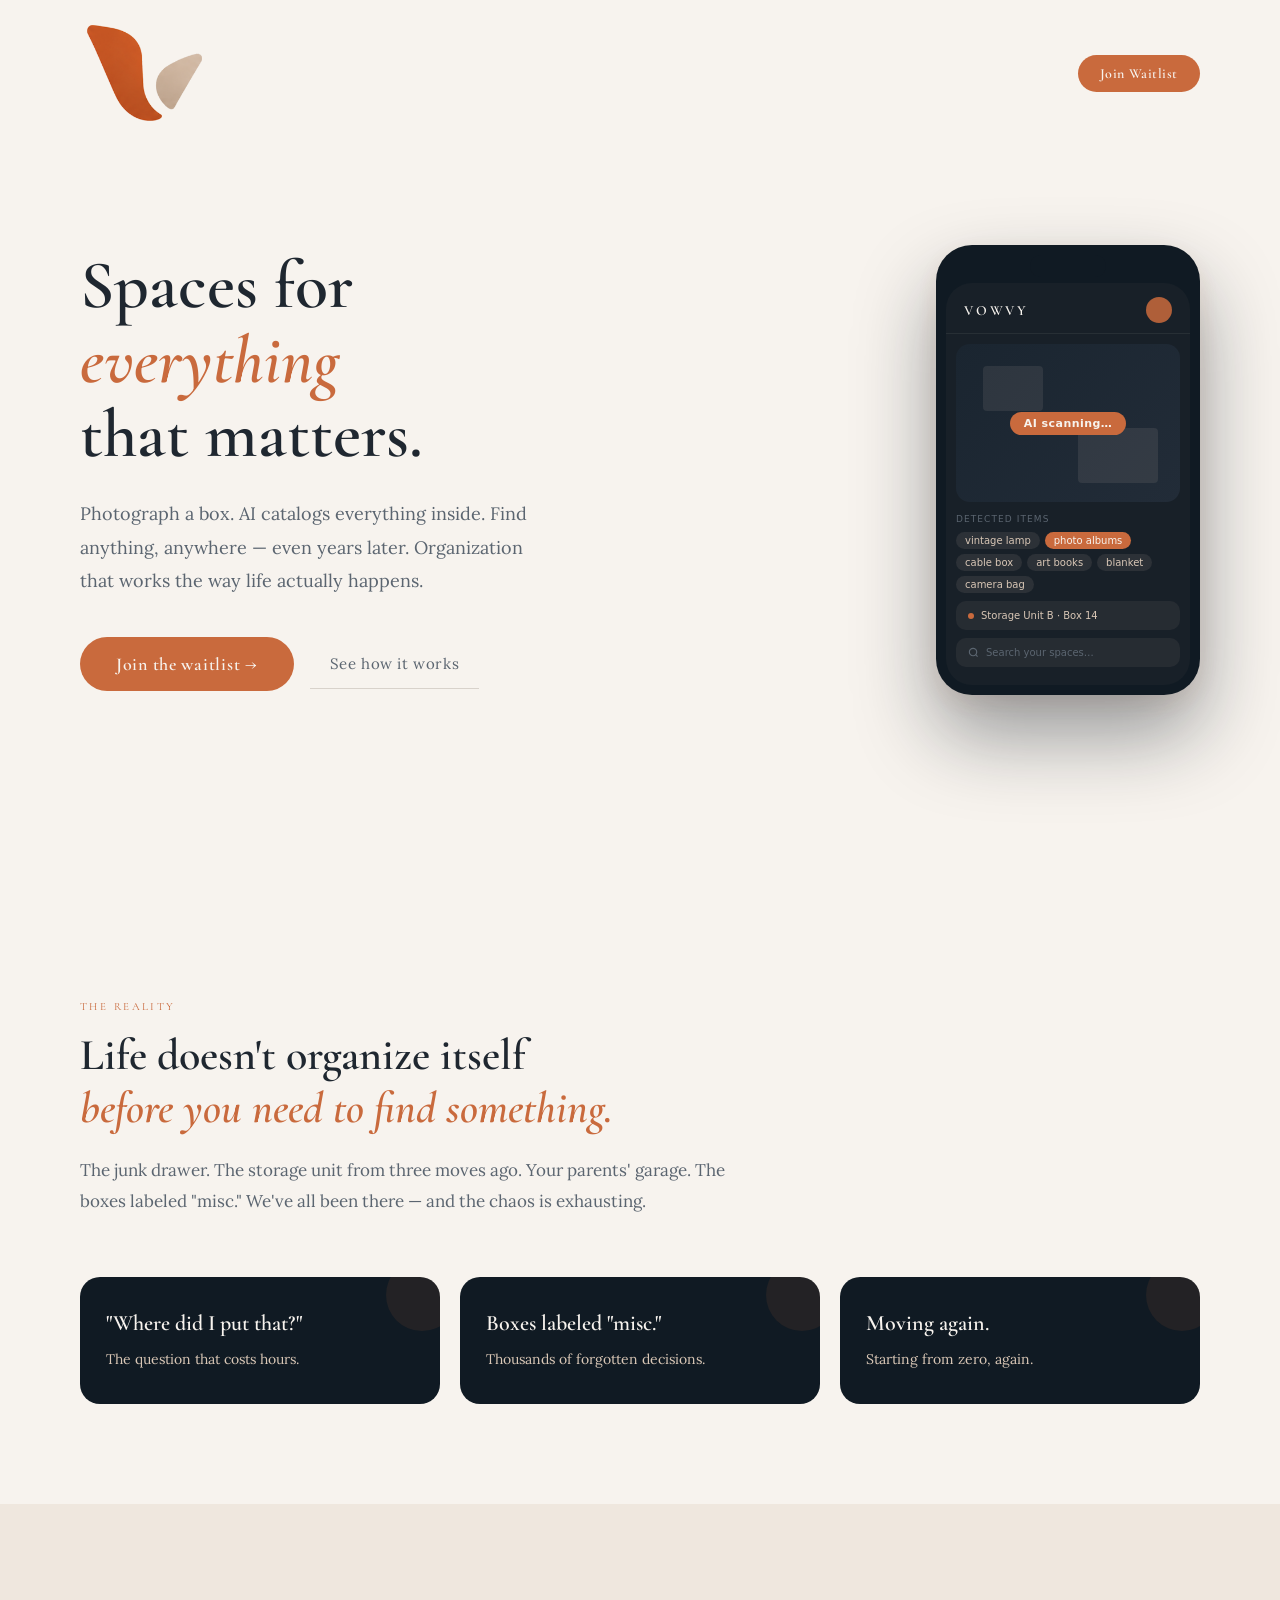
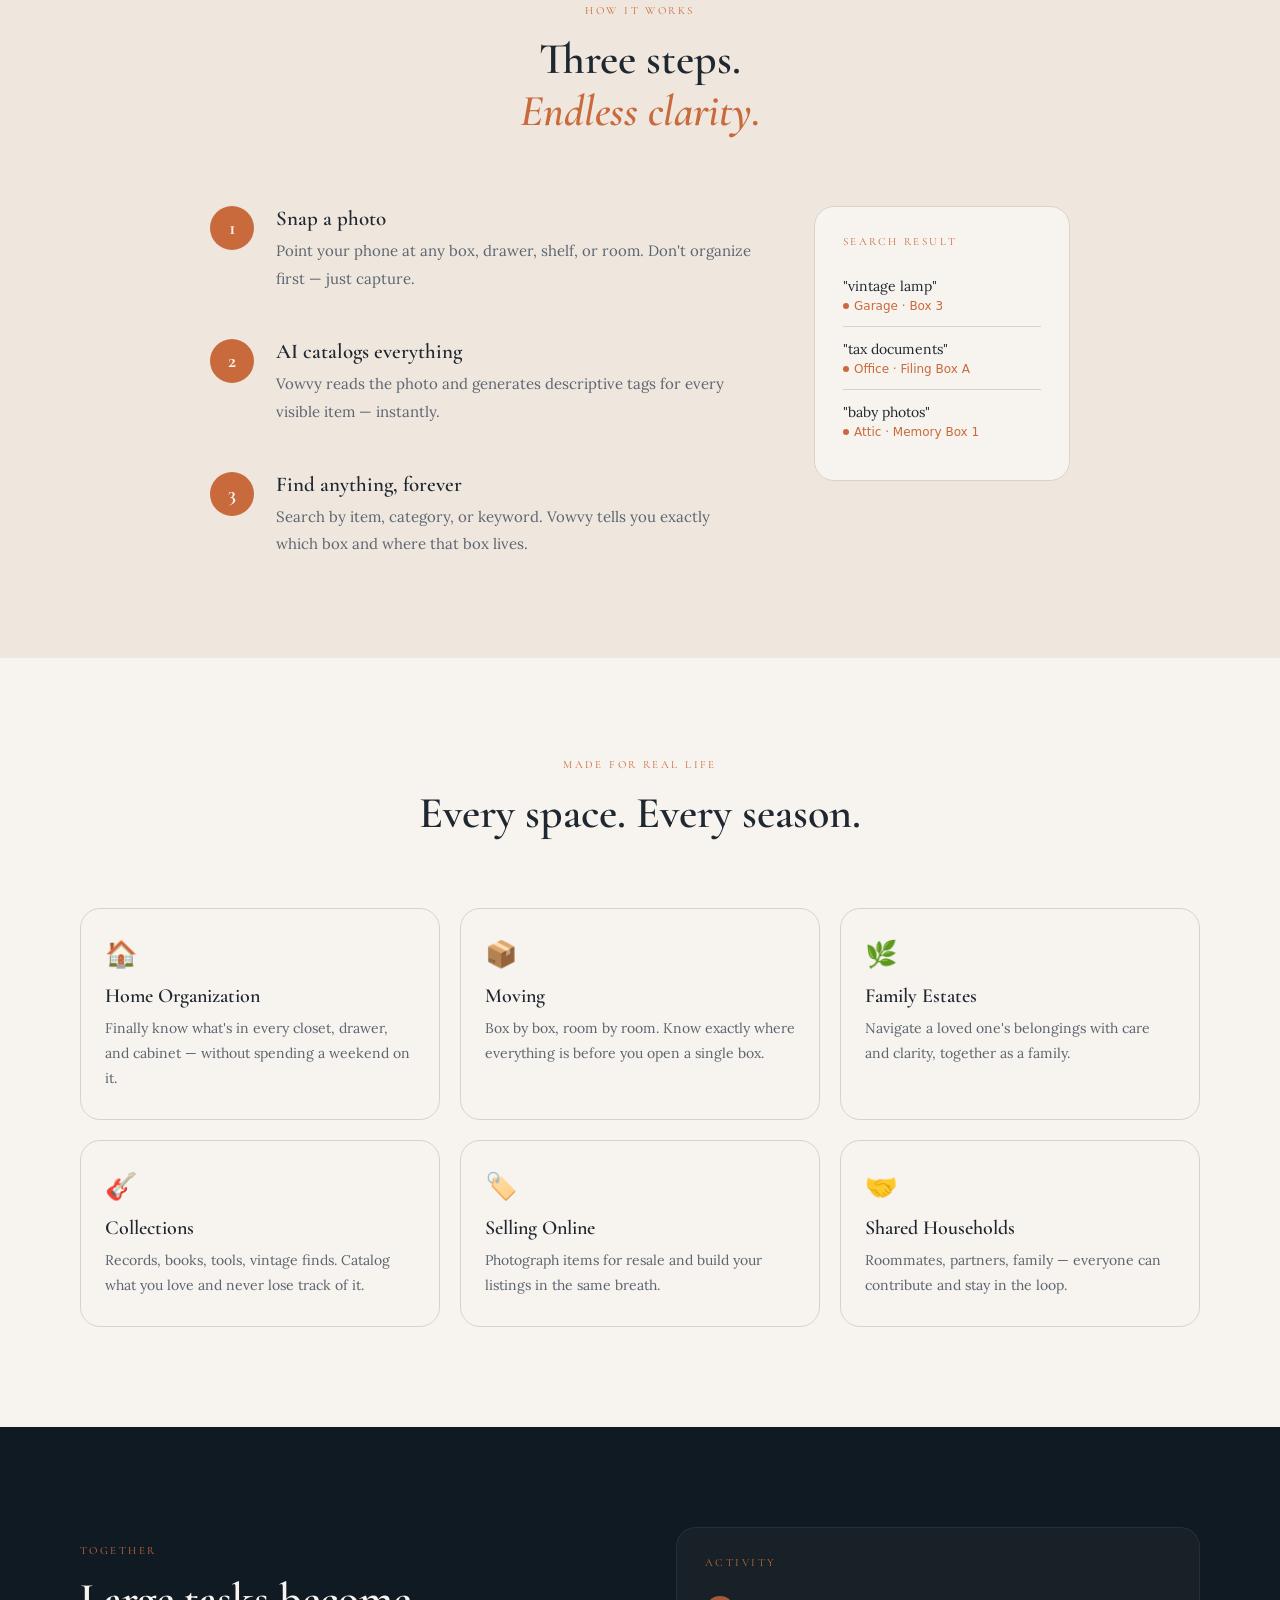
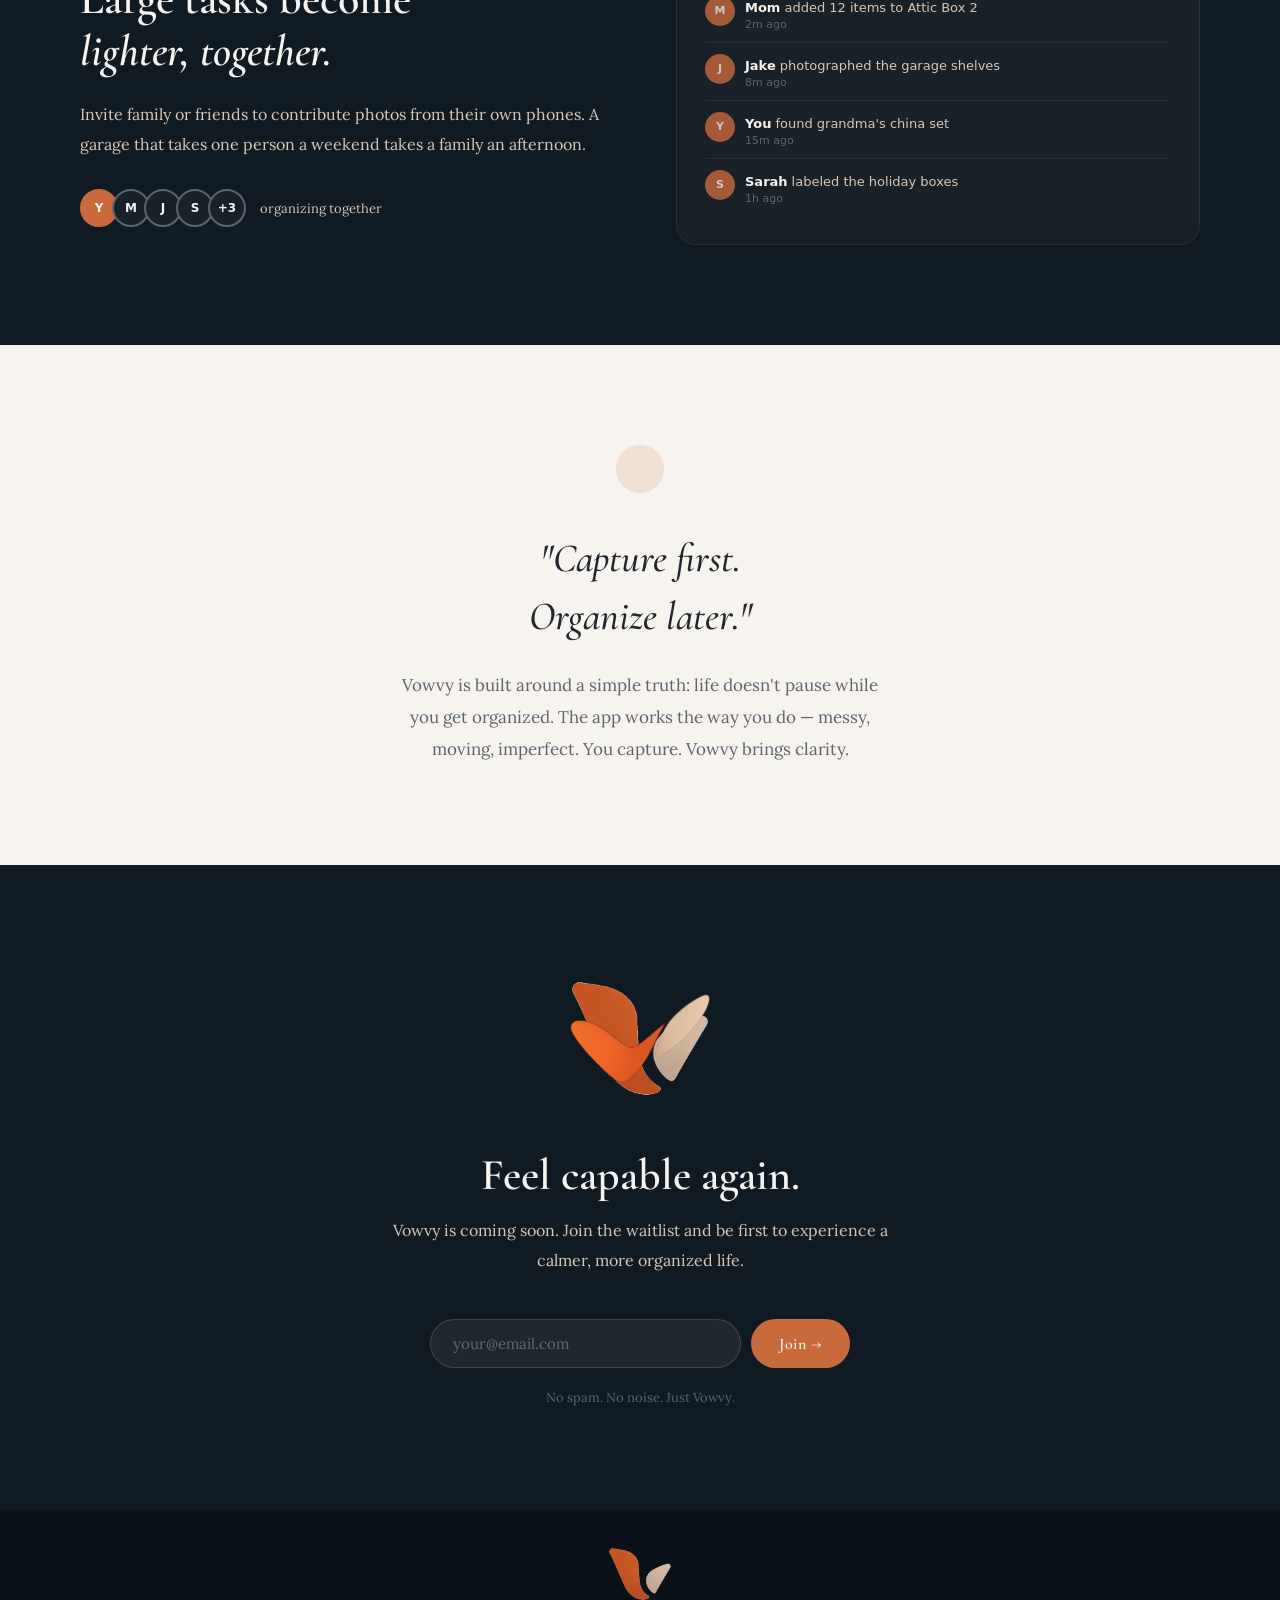
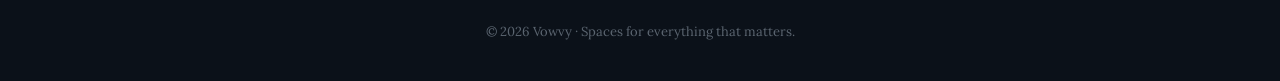
==== index.html @ f239abd0 "Footer uses mark-only PNG - genuinely transparent, no wordmark dark pixels" ====
<!DOCTYPE html>
<html lang="en">
<head>
  <meta charset="UTF-8" />
  <meta name="viewport" content="width=device-width, initial-scale=1.0" />

  <!-- ================================================
       SITE IDENTITY — update these when domain is set
       ================================================ -->
  <title>Vowvy — Spaces for Everything That Matters</title>
  <meta name="description" content="Photograph a box. AI catalogs everything inside. Find anything, anywhere — even years later." />
  <link rel="canonical" href="https://www.vowvy.com/" />

  <!-- Open Graph -->
  <meta property="og:title" content="Vowvy — Spaces for Everything That Matters" />
  <meta property="og:description" content="Organize life without overwhelm. Vowvy uses AI to catalog your spaces so you can find anything, anytime." />
  <meta property="og:image" content="https://www.vowvy.com/assets/images/og-image.png" />
  <meta property="og:url" content="https://www.vowvy.com/" />
  <meta property="og:type" content="website" />

  <!-- Twitter Card -->
  <meta name="twitter:card" content="summary_large_image" />
  <meta name="twitter:title" content="Vowvy — Spaces for Everything That Matters" />
  <meta name="twitter:description" content="Photograph a box. AI catalogs everything inside." />
  <meta name="twitter:image" content="https://www.vowvy.com/assets/images/og-image.png" />

  <!-- Favicon — replace files in assets/images/ when ready -->
  <link rel="icon" type="image/png" sizes="32x32" href="assets/images/favicon-32.png" />
  <link rel="icon" type="image/png" sizes="16x16" href="assets/images/favicon-16.png" />
  <link rel="apple-touch-icon" href="assets/images/apple-touch-icon.png" />

  <!-- Fonts -->
  <link rel="preconnect" href="https://fonts.googleapis.com" />
  <link rel="preconnect" href="https://fonts.gstatic.com" crossorigin />
  <link href="https://fonts.googleapis.com/css2?family=Cormorant+Garamond:ital,wght@0,400;0,500;0,600;0,700;1,400;1,500&family=Lora:ital,wght@0,400;0,500;1,400&display=swap" rel="stylesheet" />

  <link rel="stylesheet" href="css/style.css" />
</head>
<body>

  <!-- ===================== NAV ===================== -->
  <nav id="nav">
    <div class="nav-inner">
      <a href="/" class="nav-logo">
        <img src="assets/images/logo-mark.png" alt="Vowvy" class="logo-mark" />
      </a>
      <a href="#waitlist" class="btn btn-primary nav-cta">Join Waitlist</a>
    </div>
  </nav>

  <!-- ==================== HERO ==================== -->
  <section class="hero">
    <div class="hero-inner container">
      <div class="hero-text">
        <h1 class="hero-headline fade-up delay-1">
          Spaces for<br />
          <em>everything</em><br />
          that matters.
        </h1>
        <p class="hero-sub fade-up delay-2">
          Photograph a box. AI catalogs everything inside.
          Find anything, anywhere — even years later.
          Organization that works the way life actually happens.
        </p>
        <div class="hero-actions fade-up delay-3">
          <a href="#waitlist" class="btn btn-primary btn-lg">Join the waitlist →</a>
          <a href="#how" class="btn btn-ghost">See how it works</a>
        </div>
      </div>
      <div class="hero-visual fade-up delay-4" aria-hidden="true">
        <div class="phone-mockup">
          <div class="phone-notch"></div>
          <div class="phone-screen">
            <div class="phone-bar">
              <span class="phone-brand">VOWVY</span>
              <div class="phone-avatar"></div>
            </div>
            <div class="phone-photo">
              <div class="phone-scanning">AI scanning…</div>
            </div>
            <div class="phone-tags-section">
              <div class="phone-label">DETECTED ITEMS</div>
              <div class="phone-tags" id="phoneTags">
                <span class="tag active">vintage lamp</span>
                <span class="tag">photo albums</span>
                <span class="tag">cable box</span>
                <span class="tag">art books</span>
                <span class="tag">blanket</span>
                <span class="tag">camera bag</span>
              </div>
            </div>
            <div class="phone-location">
              <span class="dot"></span>
              Storage Unit B · Box 14
            </div>
            <div class="phone-search">
              <svg width="11" height="11" viewBox="0 0 24 24" fill="none" stroke="currentColor" stroke-width="2.5"><circle cx="11" cy="11" r="8"/><path d="m21 21-4.35-4.35"/></svg>
              Search your spaces…
            </div>
          </div>
        </div>
      </div>
    </div>
  </section>

  <!-- ================= THE PROBLEM ================ -->
  <section class="section" id="problem">
    <div class="container">
      <div class="section-intro reveal">
        <div class="eyebrow">THE REALITY</div>
        <h2>Life doesn't organize itself<br /><em>before you need to find something.</em></h2>
        <p class="section-sub">
          The junk drawer. The storage unit from three moves ago. Your parents' garage.
          The boxes labeled "misc." We've all been there — and the chaos is exhausting.
        </p>
      </div>
      <div class="grid-3 problem-cards">
        <div class="dark-card reveal delay-1">
          <div class="card-glow"></div>
          <h3>"Where did I put that?"</h3>
          <p>The question that costs hours.</p>
        </div>
        <div class="dark-card reveal delay-2">
          <div class="card-glow"></div>
          <h3>Boxes labeled "misc."</h3>
          <p>Thousands of forgotten decisions.</p>
        </div>
        <div class="dark-card reveal delay-3">
          <div class="card-glow"></div>
          <h3>Moving again.</h3>
          <p>Starting from zero, again.</p>
        </div>
      </div>
    </div>
  </section>

  <!-- ================ HOW IT WORKS ================ -->
  <section class="section section-beige" id="how">
    <div class="container">
      <div class="section-header reveal">
        <div class="eyebrow">HOW IT WORKS</div>
        <h2>Three steps.<br /><em>Endless clarity.</em></h2>
      </div>
      <div class="how-layout">
        <div class="steps">
          <div class="step reveal delay-1">
            <div class="step-num">1</div>
            <div class="step-body">
              <h3>Snap a photo</h3>
              <p>Point your phone at any box, drawer, shelf, or room. Don't organize first — just capture.</p>
            </div>
          </div>
          <div class="step reveal delay-2">
            <div class="step-num">2</div>
            <div class="step-body">
              <h3>AI catalogs everything</h3>
              <p>Vowvy reads the photo and generates descriptive tags for every visible item — instantly.</p>
            </div>
          </div>
          <div class="step reveal delay-3">
            <div class="step-num">3</div>
            <div class="step-body">
              <h3>Find anything, forever</h3>
              <p>Search by item, category, or keyword. Vowvy tells you exactly which box and where that box lives.</p>
            </div>
          </div>
        </div>
        <div class="search-preview reveal delay-2">
          <div class="eyebrow">SEARCH RESULT</div>
          <div class="search-result">
            <div class="result-query">"vintage lamp"</div>
            <div class="result-loc"><span class="dot"></span> Garage · Box 3</div>
          </div>
          <div class="search-result">
            <div class="result-query">"tax documents"</div>
            <div class="result-loc"><span class="dot"></span> Office · Filing Box A</div>
          </div>
          <div class="search-result last">
            <div class="result-query">"baby photos"</div>
            <div class="result-loc"><span class="dot"></span> Attic · Memory Box 1</div>
          </div>
        </div>
      </div>
    </div>
  </section>

  <!-- ================= USE CASES ================= -->
  <section class="section" id="uses">
    <div class="container">
      <div class="section-header reveal">
        <div class="eyebrow">MADE FOR REAL LIFE</div>
        <h2>Every space. Every season.</h2>
      </div>
      <div class="grid-3 use-cards">
        <div class="use-card reveal delay-1">
          <div class="use-icon">🏠</div>
          <h3>Home Organization</h3>
          <p>Finally know what's in every closet, drawer, and cabinet — without spending a weekend on it.</p>
        </div>
        <div class="use-card reveal delay-2">
          <div class="use-icon">📦</div>
          <h3>Moving</h3>
          <p>Box by box, room by room. Know exactly where everything is before you open a single box.</p>
        </div>
        <div class="use-card reveal delay-3">
          <div class="use-icon">🌿</div>
          <h3>Family Estates</h3>
          <p>Navigate a loved one's belongings with care and clarity, together as a family.</p>
        </div>
        <div class="use-card reveal delay-1">
          <div class="use-icon">🎸</div>
          <h3>Collections</h3>
          <p>Records, books, tools, vintage finds. Catalog what you love and never lose track of it.</p>
        </div>
        <div class="use-card reveal delay-2">
          <div class="use-icon">🏷️</div>
          <h3>Selling Online</h3>
          <p>Photograph items for resale and build your listings in the same breath.</p>
        </div>
        <div class="use-card reveal delay-3">
          <div class="use-icon">🤝</div>
          <h3>Shared Households</h3>
          <p>Roommates, partners, family — everyone can contribute and stay in the loop.</p>
        </div>
      </div>
    </div>
  </section>

  <!-- ================ COLLABORATION ============== -->
  <section class="section section-dark" id="together">
    <div class="container">
      <div class="collab-layout grid-2">
        <div class="collab-text reveal">
          <div class="eyebrow eyebrow-light">TOGETHER</div>
          <h2 class="light">Large tasks become<br /><em class="terra">lighter, together.</em></h2>
          <p class="light-muted">
            Invite family or friends to contribute photos from their own phones.
            A garage that takes one person a weekend takes a family an afternoon.
          </p>
          <div class="avatars">
            <div class="avatar active">Y</div>
            <div class="avatar">M</div>
            <div class="avatar">J</div>
            <div class="avatar">S</div>
            <div class="avatar">+3</div>
            <span class="avatar-label">organizing together</span>
          </div>
        </div>
        <div class="activity-feed reveal delay-2">
          <div class="eyebrow">ACTIVITY</div>
          <div class="activity-item">
            <div class="activity-avatar">M</div>
            <div class="activity-body">
              <span class="activity-name">Mom</span>
              <span class="activity-action"> added 12 items to Attic Box 2</span>
              <div class="activity-time">2m ago</div>
            </div>
          </div>
          <div class="activity-item">
            <div class="activity-avatar">J</div>
            <div class="activity-body">
              <span class="activity-name">Jake</span>
              <span class="activity-action"> photographed the garage shelves</span>
              <div class="activity-time">8m ago</div>
            </div>
          </div>
          <div class="activity-item">
            <div class="activity-avatar">Y</div>
            <div class="activity-body">
              <span class="activity-name">You</span>
              <span class="activity-action"> found grandma's china set</span>
              <div class="activity-time">15m ago</div>
            </div>
          </div>
          <div class="activity-item last">
            <div class="activity-avatar">S</div>
            <div class="activity-body">
              <span class="activity-name">Sarah</span>
              <span class="activity-action"> labeled the holiday boxes</span>
              <div class="activity-time">1h ago</div>
            </div>
          </div>
        </div>
      </div>
    </div>
  </section>

  <!-- ================ PHILOSOPHY ================ -->
  <section class="section philosophy">
    <div class="container">
      <div class="philosophy-inner reveal">
        <div class="philosophy-mark" aria-hidden="true"></div>
        <blockquote>"Capture first.<br />Organize later."</blockquote>
        <p>
          Vowvy is built around a simple truth: life doesn't pause while you get organized.
          The app works the way you do — messy, moving, imperfect.
          You capture. Vowvy brings clarity.
        </p>
      </div>
    </div>
  </section>

  <!-- ================= WAITLIST ================= -->
  <section class="section section-dark" id="waitlist">
    <div class="container">
      <div class="waitlist-inner reveal">
        <div class="logo-morph-wrap">
          <img src="assets/images/logo-mark-only.png" alt="Vowvy" class="logo-morph-v" />
          <img src="assets/images/logo-check.png" alt="Vowvy complete" class="logo-morph-check" />
        </div>
        <h2 class="light">Feel capable again.</h2>
        <p class="waitlist-sub">
          Vowvy is coming soon. Join the waitlist and be first to
          experience a calmer, more organized life.
        </p>
        <form class="waitlist-form" id="waitlistForm" novalidate>
          <input
            type="email"
            id="emailInput"
            placeholder="your@email.com"
            autocomplete="email"
            required
          />
          <button type="submit" class="btn btn-primary">Join →</button>
        </form>
        <div class="waitlist-success" id="waitlistSuccess" hidden>
          ✓ You're on the list. We'll be in touch.
        </div>
        <p class="waitlist-note">No spam. No noise. Just Vowvy.</p>
      </div>
    </div>
  </section>

  <!-- =================== FOOTER ================= -->
  <footer>
    <div class="footer-inner container">
      <div class="footer-logo-wrap">
        <img src="assets/images/logo-mark-only.png" alt="Vowvy" class="footer-mark" />
      </div>
      <p>© 2026 Vowvy · Spaces for everything that matters.</p>
    </div>
  </footer>

  <script src="js/main.js"></script>
</body>
</html>
---- css/style.css ----
/* ============================================
   VOWVY — BRAND STYLESHEET
   vowvy.com
   ============================================ */

/* ---- BRAND TOKENS ---- */
:root {
  --terra:        #C96A3D;
  --terra-dark:   #A8542E;
  --terra-light:  #D97B4F;
  --sand:         #D9C7B6;
  --ivory:        #F7F3EE;
  --beige:        #EFE7DE;
  --charcoal:     #1F2730;
  --muted:        #5B6570;
  --dark-bg:      #101A23;
  --dark-surface: #182028;
  --success:      #D06F3E;
  --border:       #D8D2CB;
  --white:        #F7F3EE;

  --font-serif:   'Cormorant Garamond', Georgia, serif;
  --font-body:    'Lora', Georgia, serif;
  --font-ui:      system-ui, -apple-system, sans-serif;

  --max-width:    1200px;
  --radius-sm:    12px;
  --radius-md:    20px;
  --radius-lg:    28px;
  --radius-pill:  100px;
}

/* ---- RESET ---- */
*, *::before, *::after { box-sizing: border-box; margin: 0; padding: 0; }
html { scroll-behavior: smooth; font-size: 16px; }
body { background: var(--ivory); color: var(--charcoal); font-family: var(--font-body); -webkit-font-smoothing: antialiased; }
img { max-width: 100%; display: block; }
a { color: inherit; text-decoration: none; }
::selection { background: rgba(201,106,61,0.18); }

/* ---- LAYOUT ---- */
.container {
  max-width: var(--max-width);
  margin: 0 auto;
  padding: 0 40px;
}
.section { padding: 100px 0; }
.section-beige { background: var(--beige); }
.section-dark  { background: var(--dark-bg); }

.grid-2 { display: grid; grid-template-columns: 1fr 1fr; gap: 72px; align-items: center; }
.grid-3 { display: grid; grid-template-columns: repeat(3, 1fr); gap: 20px; }

/* ---- TYPOGRAPHY ---- */
h1, h2, h3 { font-family: var(--font-serif); font-weight: 600; line-height: 1.2; }
h1 { font-size: clamp(40px, 6vw, 68px); color: var(--charcoal); line-height: 1.1; }
h2 { font-size: clamp(26px, 4vw, 44px); color: var(--charcoal); }
h3 { font-size: 20px; color: var(--charcoal); margin-bottom: 8px; }
p  { font-family: var(--font-body); font-size: 16px; line-height: 1.85; color: var(--muted); }

em { font-style: italic; color: var(--terra); }
h2.light, h2.light em { color: var(--ivory); }
em.terra { color: var(--terra); font-style: italic; }
p.light-muted { color: var(--sand); }

.eyebrow {
  font-family: var(--font-serif);
  font-size: 11px;
  letter-spacing: 0.22em;
  color: var(--terra);
  text-transform: uppercase;
  margin-bottom: 16px;
}
.eyebrow-light { color: var(--terra); }

/* ---- BUTTONS ---- */
.btn {
  display: inline-flex;
  align-items: center;
  justify-content: center;
  font-family: var(--font-serif);
  font-weight: 600;
  font-size: 16px;
  letter-spacing: 0.04em;
  border-radius: var(--radius-pill);
  cursor: pointer;
  border: none;
  transition: background 0.2s ease, box-shadow 0.2s ease, transform 0.15s ease;
  text-decoration: none;
  white-space: nowrap;
}
.btn:active { transform: scale(0.98); }

.btn-primary {
  background: var(--terra);
  color: var(--ivory);
  padding: 12px 28px;
}
.btn-primary:hover {
  background: var(--terra-dark);
  box-shadow: 0 8px 24px rgba(201,106,61,0.3);
}

.btn-lg { padding: 16px 36px; font-size: 18px; }

.btn-ghost {
  color: var(--muted);
  padding: 15px 20px;
  border-bottom: 1px solid var(--border);
  border-radius: 0;
  background: transparent;
  font-family: var(--font-body);
  font-size: 15px;
  font-weight: 400;
}
.btn-ghost:hover { color: var(--charcoal); }

/* ---- ANIMATIONS ---- */
@keyframes fadeUp {
  from { opacity: 0; transform: translateY(28px); }
  to   { opacity: 1; transform: translateY(0); }
}

/* Logo morph: V → checkmark */
@keyframes logoV {
  0%, 40%   { opacity: 1; transform: scale(1); }
  50%, 90%  { opacity: 0; transform: scale(0.88) rotate(-6deg); }
  100%      { opacity: 1; transform: scale(1); }
}
@keyframes logoCheck {
  0%, 40%   { opacity: 0; transform: scale(0.88) rotate(6deg); }
  50%, 90%  { opacity: 1; transform: scale(1); }
  100%      { opacity: 0; transform: scale(0.88) rotate(6deg); }
}
.logo-morph-wrap {
  position: relative;
  display: inline-block;
  width: 146px;
  height: 146px;
  margin: 0 auto 34px; /* 56 / φ ≈ 34px */
}
.logo-morph-wrap img {
  position: absolute;
  top: 0; left: 0;
  width: 100%; height: 100%;
  object-fit: contain;
}
.logo-morph-v     { animation: logoV     5s ease-in-out infinite; }
.logo-morph-check { animation: logoCheck 5s ease-in-out infinite; }

.fade-up { opacity: 0; }
.fade-up.delay-1 { animation: fadeUp 0.9s ease 0.2s forwards; }
.fade-up.delay-2 { animation: fadeUp 0.9s ease 0.42s forwards; }
.fade-up.delay-3 { animation: fadeUp 0.9s ease 0.62s forwards; }
.fade-up.delay-4 { animation: fadeUp 0.9s ease 0.82s forwards; }

.reveal {
  opacity: 0;
  transform: translateY(24px);
  transition: opacity 0.75s ease, transform 0.75s ease;
}
.reveal.visible { opacity: 1; transform: translateY(0); }
.reveal.delay-1 { transition-delay: 0.1s; }
.reveal.delay-2 { transition-delay: 0.2s; }
.reveal.delay-3 { transition-delay: 0.32s; }

/* ---- NAV ---- */
#nav {
  position: fixed;
  top: 0; left: 0; right: 0;
  z-index: 100;
  transition: background 0.4s ease, border-color 0.4s ease, backdrop-filter 0.4s ease;
  border-bottom: 1px solid transparent;
}
#nav.scrolled {
  background: rgba(247,243,238,0.94);
  backdrop-filter: blur(14px);
  -webkit-backdrop-filter: blur(14px);
  border-color: var(--border);
}
.nav-inner {
  max-width: var(--max-width);
  margin: 0 auto;
  padding: 18px 40px;
  display: flex;
  align-items: center;
  justify-content: space-between;
}
.nav-logo {
  display: flex;
  flex-direction: row;
  align-items: center;
  gap: 14px;
  text-decoration: none;
}
.logo-mark { height: 110px; width: auto; display: block; }
.logo-text { display: flex; flex-direction: column; gap: 4px; }
.logo-wordmark {
  font-family: var(--font-serif);
  font-size: 22px;
  font-weight: 600;
  letter-spacing: 0.22em;
  color: var(--charcoal);
  line-height: 1;
}
.logo-tagline {
  font-family: var(--font-serif);
  font-size: 8px;
  letter-spacing: 0.18em;
  color: var(--terra);
  line-height: 1;
}
.nav-cta { padding: 10px 22px; font-size: 14px; }

/* ---- HERO ---- */
.hero {
  min-height: 100vh;
  display: flex;
  align-items: center;
  padding: 120px 0 80px;
}
.hero-inner {
  display: flex;
  align-items: center;
  gap: 80px;
  width: 100%;
}
.hero-text { flex: 1; }
.hero-headline { margin-bottom: 24px; }
.hero-sub { font-size: clamp(15px, 1.8vw, 18px); max-width: 450px; margin-bottom: 40px; }
.hero-actions { display: flex; gap: 16px; flex-wrap: wrap; align-items: center; }

/* ---- PHONE MOCKUP ---- */
.hero-visual { flex-shrink: 0; }
.phone-mockup {
  width: 264px;
  background: var(--dark-bg);
  border-radius: 36px;
  padding: 10px;
  box-shadow: 0 40px 80px rgba(16,26,35,0.42), 0 8px 24px rgba(201,106,61,0.1);
}
.phone-notch {
  width: 76px; height: 22px;
  background: var(--dark-bg);
  border-radius: 20px;
  margin: 0 auto 6px;
}
.phone-screen {
  background: var(--dark-surface);
  border-radius: 26px;
  overflow: hidden;
}
.phone-bar {
  padding: 14px 18px 10px;
  display: flex;
  justify-content: space-between;
  align-items: center;
  border-bottom: 1px solid rgba(216,210,203,0.08);
}
.phone-brand {
  font-family: var(--font-serif);
  font-size: 14px;
  font-weight: 600;
  letter-spacing: 0.2em;
  color: var(--ivory);
}
.phone-avatar {
  width: 26px; height: 26px;
  border-radius: 50%;
  background: var(--terra);
  opacity: 0.85;
}
.phone-photo {
  margin: 10px 10px 0;
  height: 158px;
  border-radius: 14px;
  background: linear-gradient(135deg, #1A2530, #222C38);
  display: flex;
  align-items: center;
  justify-content: center;
  position: relative;
  overflow: hidden;
}
.phone-photo::before,
.phone-photo::after {
  content: '';
  position: absolute;
  background: var(--sand);
  border-radius: 4px;
  opacity: 0.1;
}
.phone-photo::before { width: 60px; height: 45px; left: 12%; top: 14%; }
.phone-photo::after  { width: 80px; height: 55px; right: 10%; bottom: 12%; }
.phone-scanning {
  background: var(--terra);
  border-radius: 20px;
  padding: 5px 14px;
  font-family: var(--font-ui);
  font-size: 11px;
  font-weight: 600;
  letter-spacing: 0.04em;
  color: var(--ivory);
  position: relative;
  z-index: 1;
}
.phone-tags-section { padding: 12px 10px 8px; }
.phone-label {
  font-family: var(--font-ui);
  font-size: 9px;
  letter-spacing: 0.12em;
  color: var(--muted);
  margin-bottom: 8px;
}
.phone-tags { display: flex; flex-wrap: wrap; gap: 5px; }
.tag {
  background: rgba(217,199,182,0.1);
  color: var(--sand);
  border-radius: 20px;
  padding: 3px 9px;
  font-family: var(--font-ui);
  font-size: 10px;
  transition: background 0.4s ease, color 0.4s ease;
}
.tag.active { background: var(--terra); color: var(--ivory); }
.phone-location {
  margin: 0 10px 8px;
  background: rgba(217,199,182,0.07);
  border-radius: 10px;
  padding: 9px 12px;
  display: flex;
  align-items: center;
  gap: 7px;
  font-family: var(--font-ui);
  font-size: 10px;
  color: var(--sand);
}
.phone-search {
  margin: 0 10px 18px;
  background: rgba(217,199,182,0.07);
  border-radius: 10px;
  padding: 9px 12px;
  display: flex;
  align-items: center;
  gap: 7px;
  font-family: var(--font-ui);
  font-size: 10px;
  color: var(--muted);
}
.dot {
  display: inline-block;
  width: 6px; height: 6px;
  border-radius: 50%;
  background: var(--terra);
  flex-shrink: 0;
}

/* ---- SECTION HEADERS ---- */
.section-intro { max-width: 660px; margin-bottom: 60px; }
.section-intro h2 { margin-bottom: 20px; }
.section-sub { font-size: 17px; }
.section-header { text-align: center; margin-bottom: 68px; }
.section-header h2 { margin-top: 0; }

/* ---- PROBLEM CARDS ---- */
.dark-card {
  background: var(--dark-bg);
  border-radius: var(--radius-md);
  padding: 32px 26px;
  position: relative;
  overflow: hidden;
}
.dark-card .card-glow {
  position: absolute;
  top: -18px; right: -18px;
  width: 72px; height: 72px;
  border-radius: 50%;
  background: var(--terra);
  opacity: 0.1;
}
.dark-card h3 { font-size: 22px; color: var(--ivory); line-height: 1.3; margin-bottom: 10px; }
.dark-card p  { font-size: 14px; color: var(--sand); line-height: 1.68; }

/* ---- HOW IT WORKS ---- */
.how-layout { display: flex; gap: 60px; align-items: flex-start; max-width: 860px; margin: 0 auto; }
.steps { flex: 1; display: flex; flex-direction: column; gap: 46px; }
.step { display: flex; gap: 22px; align-items: flex-start; }
.step-num {
  width: 44px; height: 44px;
  border-radius: 50%;
  background: var(--terra);
  color: var(--ivory);
  display: flex;
  align-items: center;
  justify-content: center;
  font-family: var(--font-serif);
  font-size: 20px;
  font-weight: 700;
  flex-shrink: 0;
}
.step-body h3 { font-size: 21px; margin-bottom: 6px; }
.step-body p  { font-size: 15px; }

.search-preview {
  flex-shrink: 0;
  width: 256px;
  background: var(--ivory);
  border-radius: var(--radius-md);
  padding: 28px;
  border: 1px solid var(--border);
}
.search-result { padding: 13px 0; border-bottom: 1px solid var(--border); }
.search-result.last { border-bottom: none; }
.result-query { font-family: var(--font-body); font-size: 14px; color: var(--charcoal); margin-bottom: 4px; }
.result-loc {
  font-family: var(--font-ui);
  font-size: 12px;
  color: var(--terra);
  display: flex;
  align-items: center;
  gap: 5px;
}

/* ---- USE CASES ---- */
.use-card {
  background: var(--ivory);
  border-radius: var(--radius-md);
  padding: 28px 24px;
  border: 1px solid var(--border);
  transition: transform 0.3s ease, box-shadow 0.3s ease;
  cursor: default;
}
.use-card:hover {
  transform: translateY(-4px);
  box-shadow: 0 16px 40px rgba(31,39,48,0.08);
}
.use-icon { font-size: 26px; margin-bottom: 14px; }
.use-card h3 { font-size: 20px; }
.use-card p  { font-size: 14px; line-height: 1.78; }

/* ---- COLLABORATION ---- */
.collab-text { }
.collab-text h2 { margin-bottom: 22px; }
.collab-text p  { font-size: 16px; margin-bottom: 30px; }
.avatars { display: flex; align-items: center; gap: 0; }
.avatar {
  width: 38px; height: 38px;
  border-radius: 50%;
  background: var(--dark-surface);
  border: 2px solid var(--muted);
  display: flex;
  align-items: center;
  justify-content: center;
  font-family: var(--font-ui);
  font-size: 12px;
  font-weight: 700;
  color: var(--ivory);
  margin-left: -6px;
}
.avatar:first-child { margin-left: 0; }
.avatar.active { background: var(--terra); border-color: var(--terra); }
.avatar-label { font-family: var(--font-body); font-size: 13px; color: var(--sand); margin-left: 14px; }

.activity-feed {
  background: var(--dark-surface);
  border-radius: var(--radius-md);
  padding: 28px;
  border: 1px solid rgba(216,210,203,0.08);
}
.activity-item {
  display: flex;
  gap: 10px;
  align-items: flex-start;
  padding: 11px 0;
  border-bottom: 1px solid rgba(216,210,203,0.07);
}
.activity-item.last { border-bottom: none; }
.activity-avatar {
  width: 30px; height: 30px;
  border-radius: 50%;
  background: var(--terra);
  opacity: 0.8;
  display: flex;
  align-items: center;
  justify-content: center;
  font-family: var(--font-ui);
  font-size: 11px;
  font-weight: 700;
  color: var(--ivory);
  flex-shrink: 0;
}
.activity-name  { font-family: var(--font-ui); font-size: 13px; font-weight: 600; color: var(--ivory); }
.activity-action{ font-family: var(--font-ui); font-size: 13px; color: var(--sand); }
.activity-time  { font-family: var(--font-ui); font-size: 11px; color: var(--muted); margin-top: 2px; }

/* ---- PHILOSOPHY ---- */
.philosophy { }
.philosophy-inner { max-width: 660px; margin: 0 auto; text-align: center; }
.philosophy-mark {
  width: 48px; height: 48px;
  border-radius: 50%;
  background: var(--terra);
  opacity: 0.14;
  margin: 0 auto 36px;
}
blockquote {
  font-family: var(--font-serif);
  font-size: clamp(26px, 3.5vw, 40px);
  font-weight: 500;
  font-style: italic;
  color: var(--charcoal);
  line-height: 1.45;
  margin-bottom: 24px;
  quotes: none;
}
blockquote::before, blockquote::after { content: ''; }
.philosophy-inner p { font-size: 17px; max-width: 500px; margin: 0 auto; line-height: 1.9; }

/* ---- WAITLIST ---- */
.waitlist-inner { max-width: 540px; margin: 0 auto; text-align: center; }
.waitlist-logo { height: 90px; width: auto; margin: 0 auto 28px; }
.waitlist-logo-placeholder {
  width: 48px; height: 48px;
  border-radius: 50%;
  background: var(--terra);
  opacity: 0.3;
  margin: 0 auto 28px;
}
.waitlist-inner h2 { margin-bottom: 14px; }
.waitlist-sub { font-size: 16px; color: var(--sand); line-height: 1.85; margin-bottom: 44px; }
.waitlist-form {
  display: flex;
  gap: 10px;
  max-width: 420px;
  margin: 0 auto;
}
.waitlist-form input {
  flex: 1;
  background: rgba(217,199,182,0.08);
  border: 1px solid rgba(216,210,203,0.18);
  border-radius: var(--radius-pill);
  padding: 14px 22px;
  color: var(--ivory);
  font-family: var(--font-body);
  font-size: 15px;
  outline: none;
  transition: border-color 0.2s ease;
}
.waitlist-form input::placeholder { color: rgba(217,199,182,0.4); }
.waitlist-form input:focus { border-color: rgba(201,106,61,0.5); }
.waitlist-success {
  background: rgba(201,106,61,0.15);
  border: 1px solid var(--terra);
  border-radius: 16px;
  padding: 22px 30px;
  color: var(--ivory);
  font-family: var(--font-serif);
  font-size: 20px;
  max-width: 420px;
  margin: 0 auto;
}
.waitlist-note { font-size: 13px; color: var(--muted); margin-top: 18px; }

/* ---- FOOTER ---- */
footer {
  background: #0B1119;
  padding: 36px 40px;
  text-align: center;
}
.footer-inner { display: flex; flex-direction: column; align-items: center; gap: 14px; }
.footer-logo-wrap { display: flex; flex-direction: column; align-items: center; gap: 6px; margin-bottom: 4px; }
.footer-mark { height: 56px; width: auto; }
.footer-wordmark {
  font-family: var(--font-serif);
  font-size: 18px;
  font-weight: 600;
  letter-spacing: 0.22em;
  color: var(--ivory);
  line-height: 1;
}
.footer-tagline {
  font-family: var(--font-serif);
  font-size: 8px;
  letter-spacing: 0.18em;
  color: var(--terra);
  line-height: 1;
}
footer p { font-size: 13px; color: var(--muted); }

/* ============================================
   RESPONSIVE
   ============================================ */
@media (max-width: 960px) {
  .grid-3 { grid-template-columns: 1fr 1fr; }
  .how-layout { flex-direction: column; }
  .search-preview { width: 100%; }
}

@media (max-width: 768px) {
  .container { padding: 0 20px; }
  .section { padding: 64px 0; }

  .nav-inner { padding: 14px 20px; }
  .logo-tagline { display: none; }

  .hero { padding: 100px 0 60px; }
  .hero-inner { flex-direction: column; gap: 48px; }
  .hero-visual { display: none; }
  .hero-text { text-align: center; }
  .hero-actions { justify-content: center; }
  .hero-sub { margin: 0 auto 40px; }

  .grid-2 { grid-template-columns: 1fr; gap: 40px; }
  .grid-3 { grid-template-columns: 1fr; }

  .section-intro { text-align: center; }
  .section-header { margin-bottom: 44px; }

  .steps { gap: 32px; }
  blockquote { font-size: 26px; }

  .waitlist-form { flex-direction: column; }
  .waitlist-form input { width: 100%; }
  .waitlist-form .btn { width: 100%; }

  footer { padding: 28px 20px; }
}

@media (max-width: 480px) {
  h1 { font-size: 36px; }
  h2 { font-size: 26px; }
  .btn-lg { padding: 14px 28px; font-size: 16px; }
}
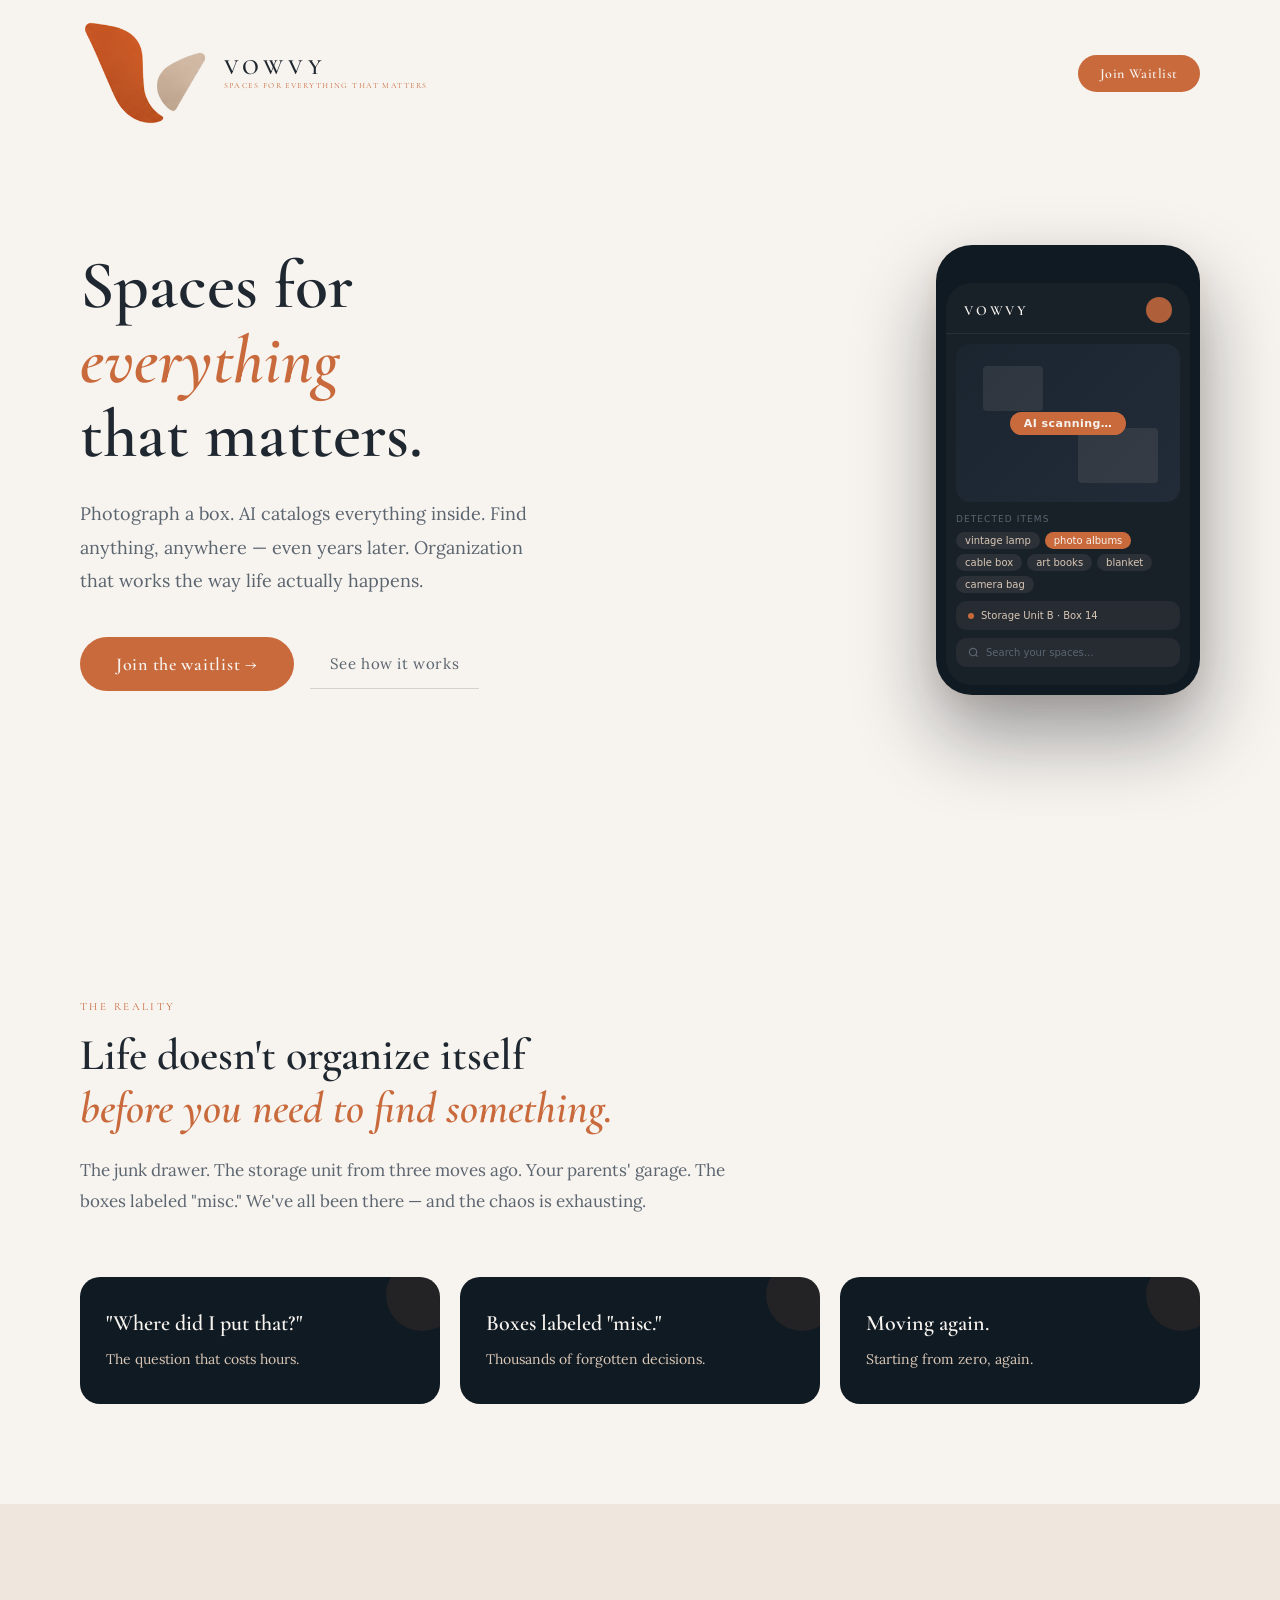
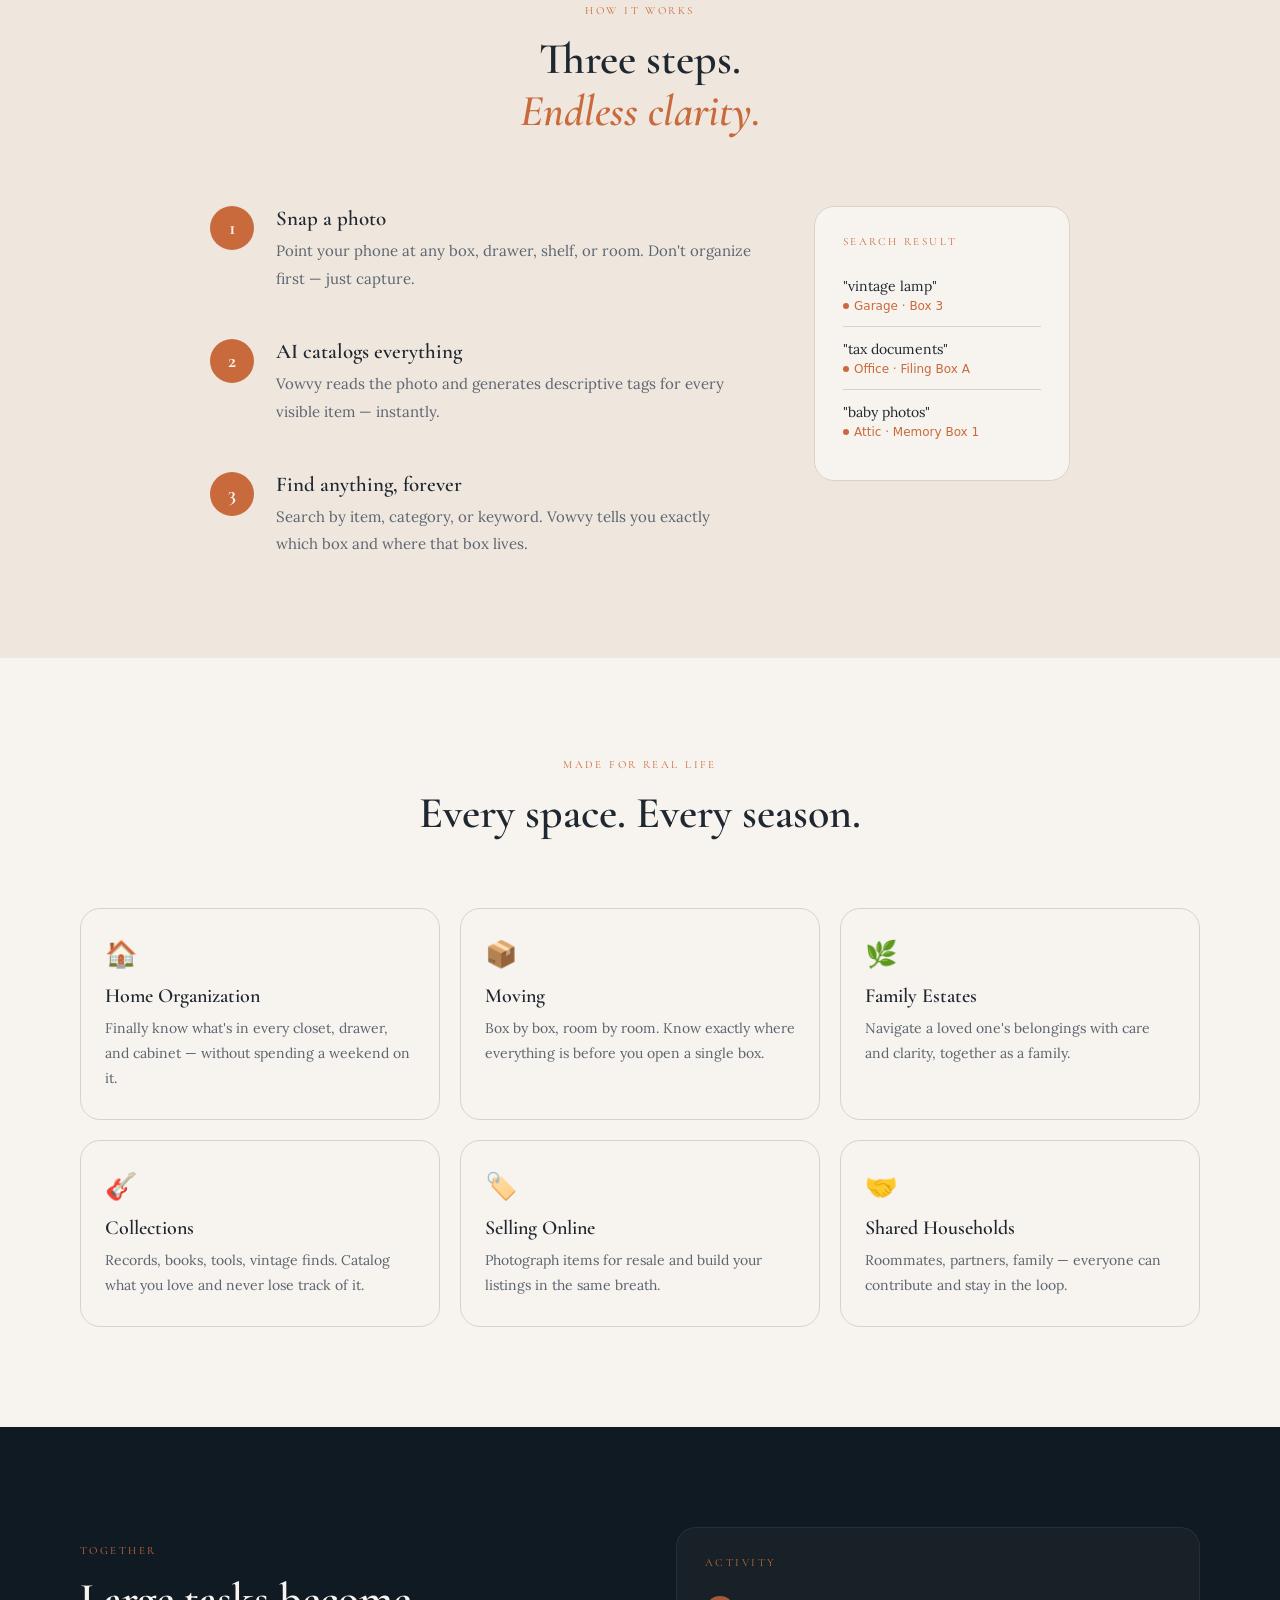
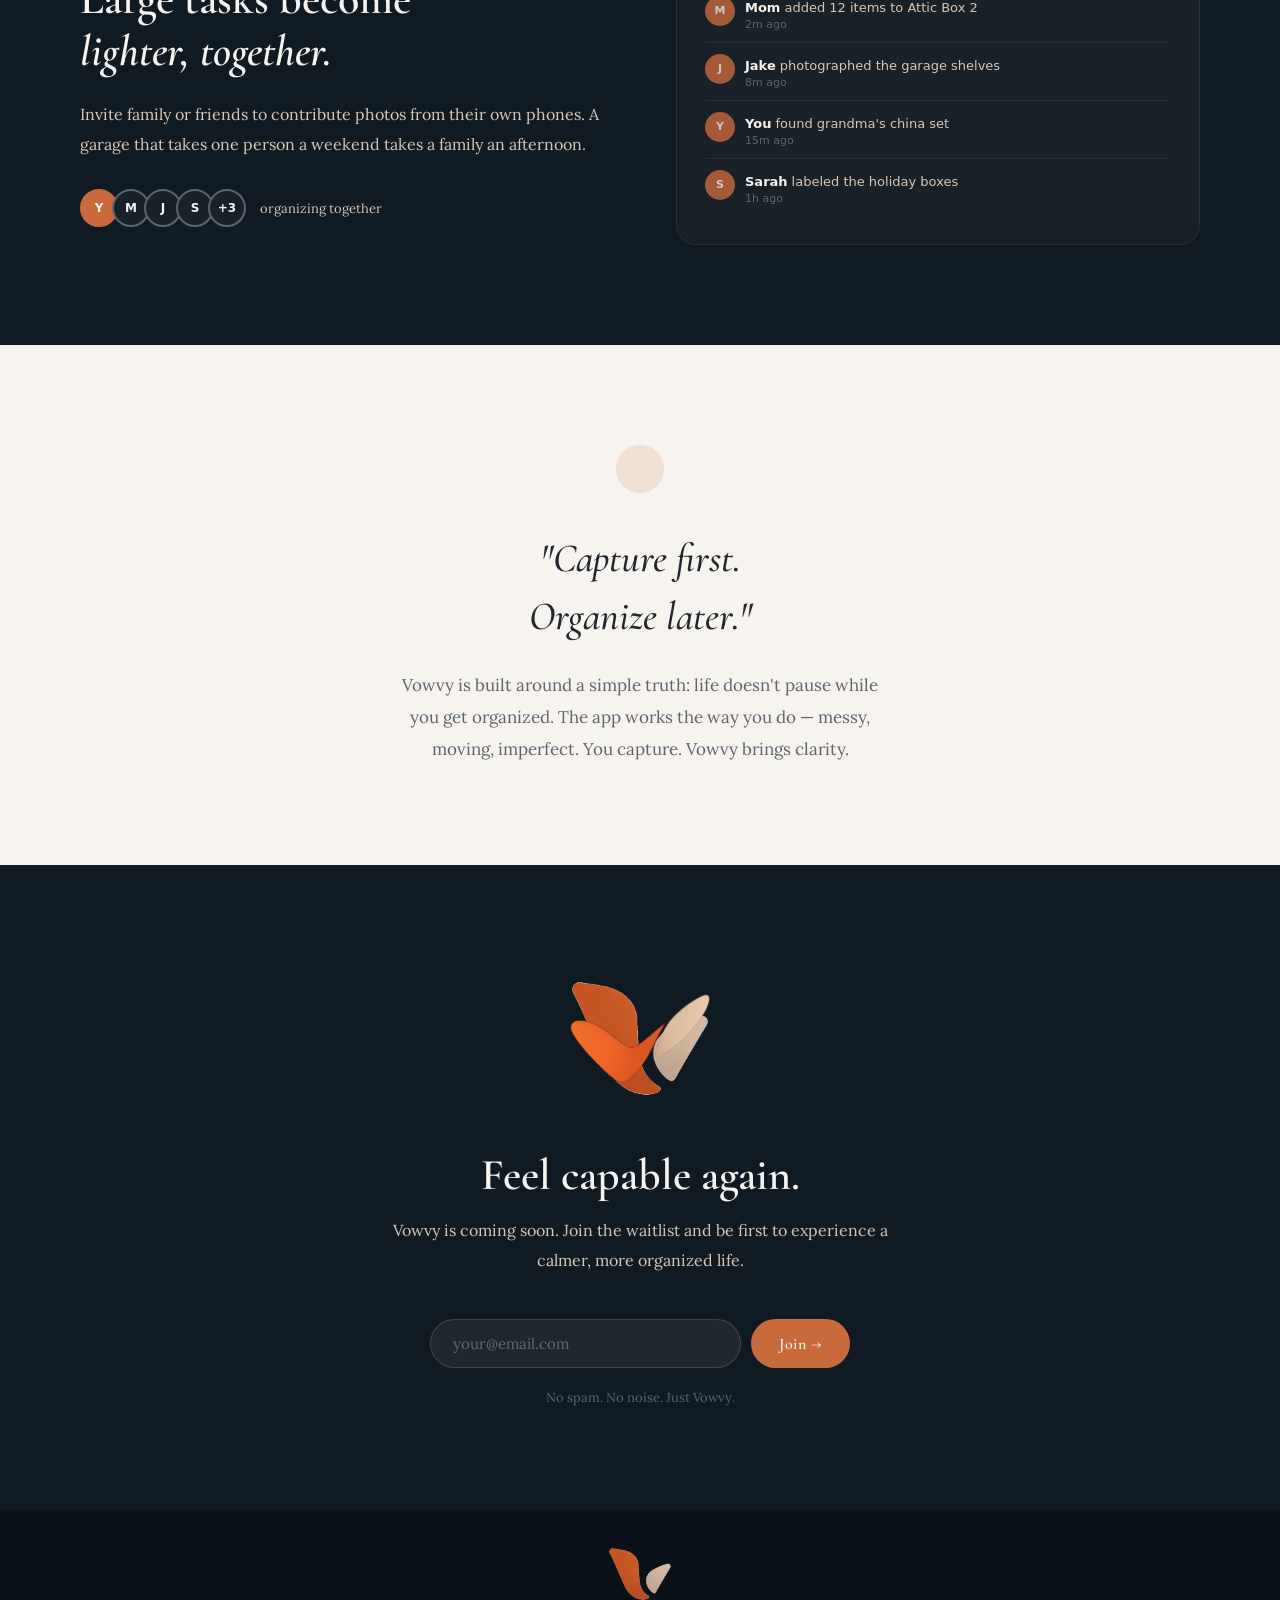
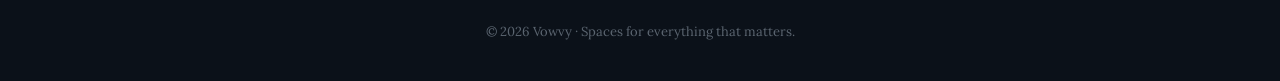
==== commit 97e3c608: "Restore nav wordmark text" ====
--- a/index.html
+++ b/index.html
@@ -42,7 +42,11 @@
   <nav id="nav">
     <div class="nav-inner">
       <a href="/" class="nav-logo">
-        <img src="assets/images/logo-mark.png" alt="Vowvy" class="logo-mark" />
+        <img src="assets/images/logo-mark-only.png" alt="Vowvy" class="logo-mark" />
+        <div class="logo-text">
+          <div class="logo-wordmark">VOWVY</div>
+          <div class="logo-tagline">SPACES FOR EVERYTHING THAT MATTERS</div>
+        </div>
       </a>
       <a href="#waitlist" class="btn btn-primary nav-cta">Join Waitlist</a>
     </div>
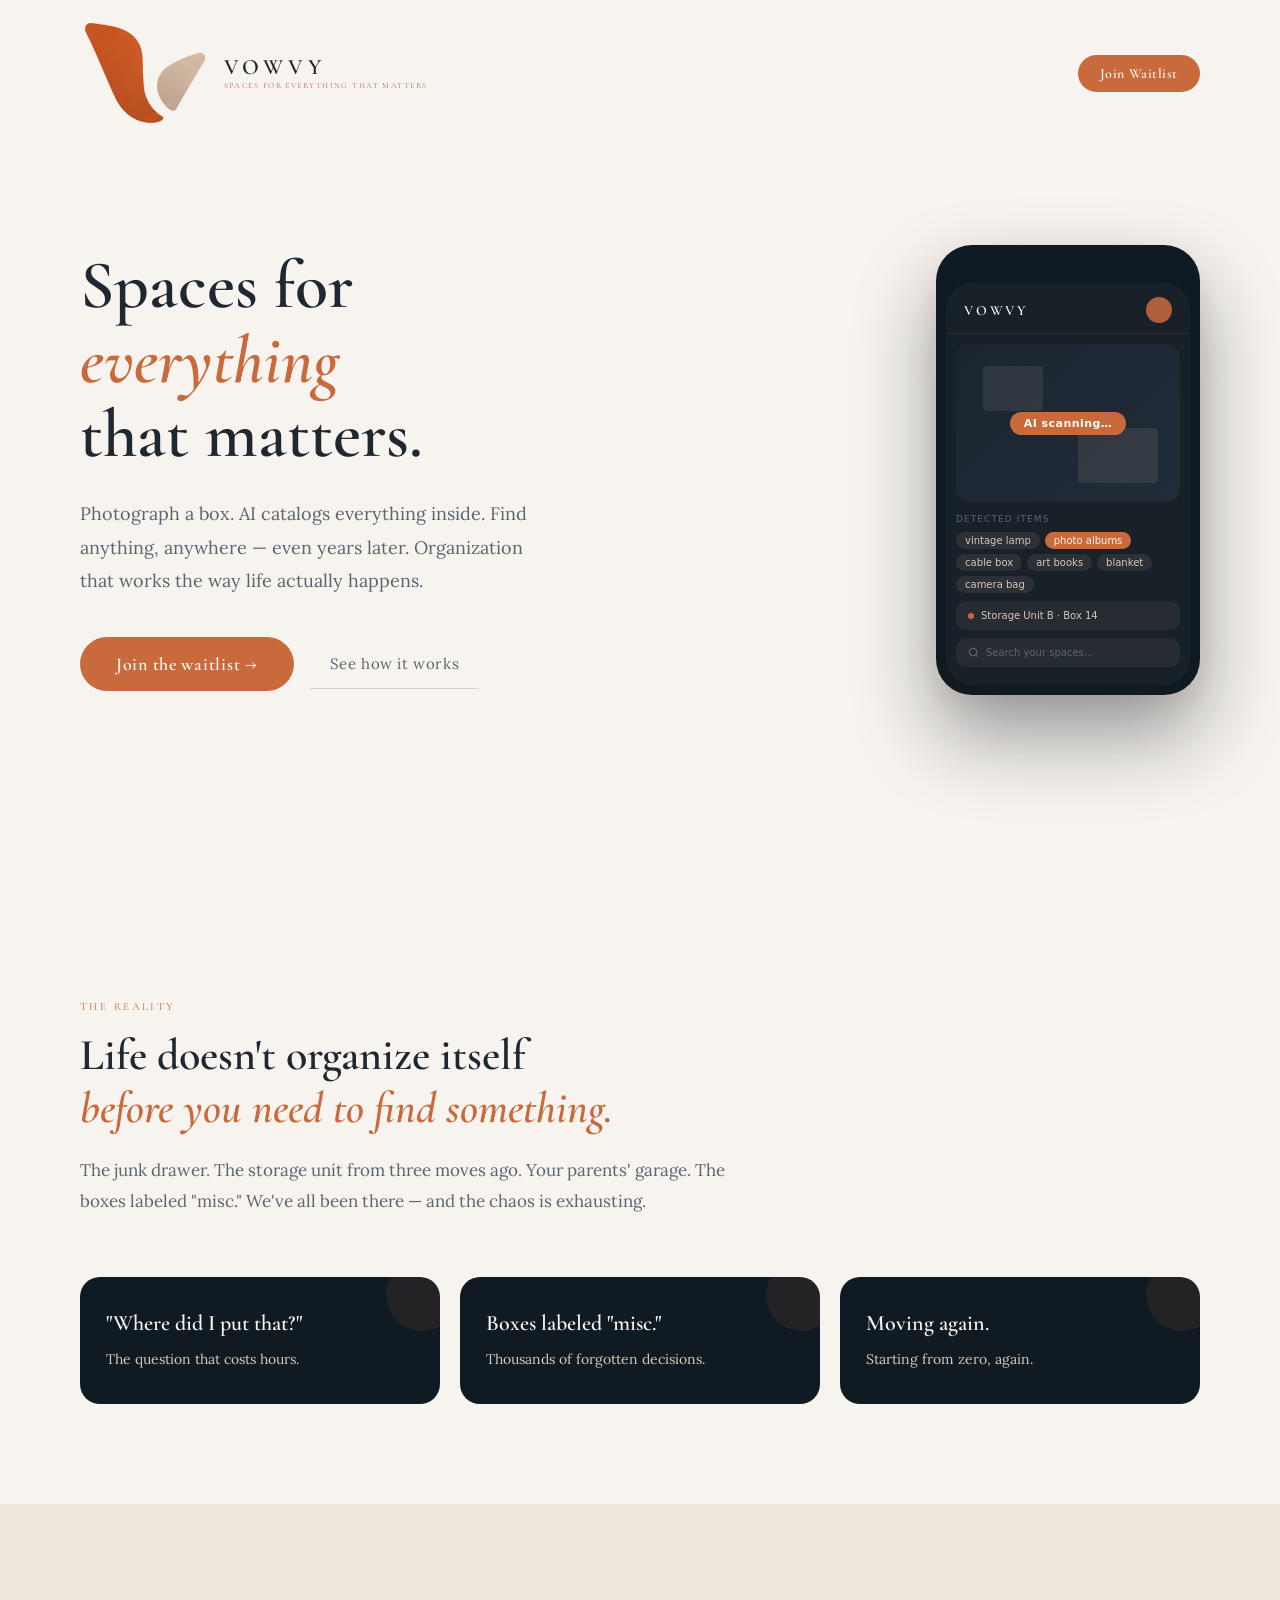
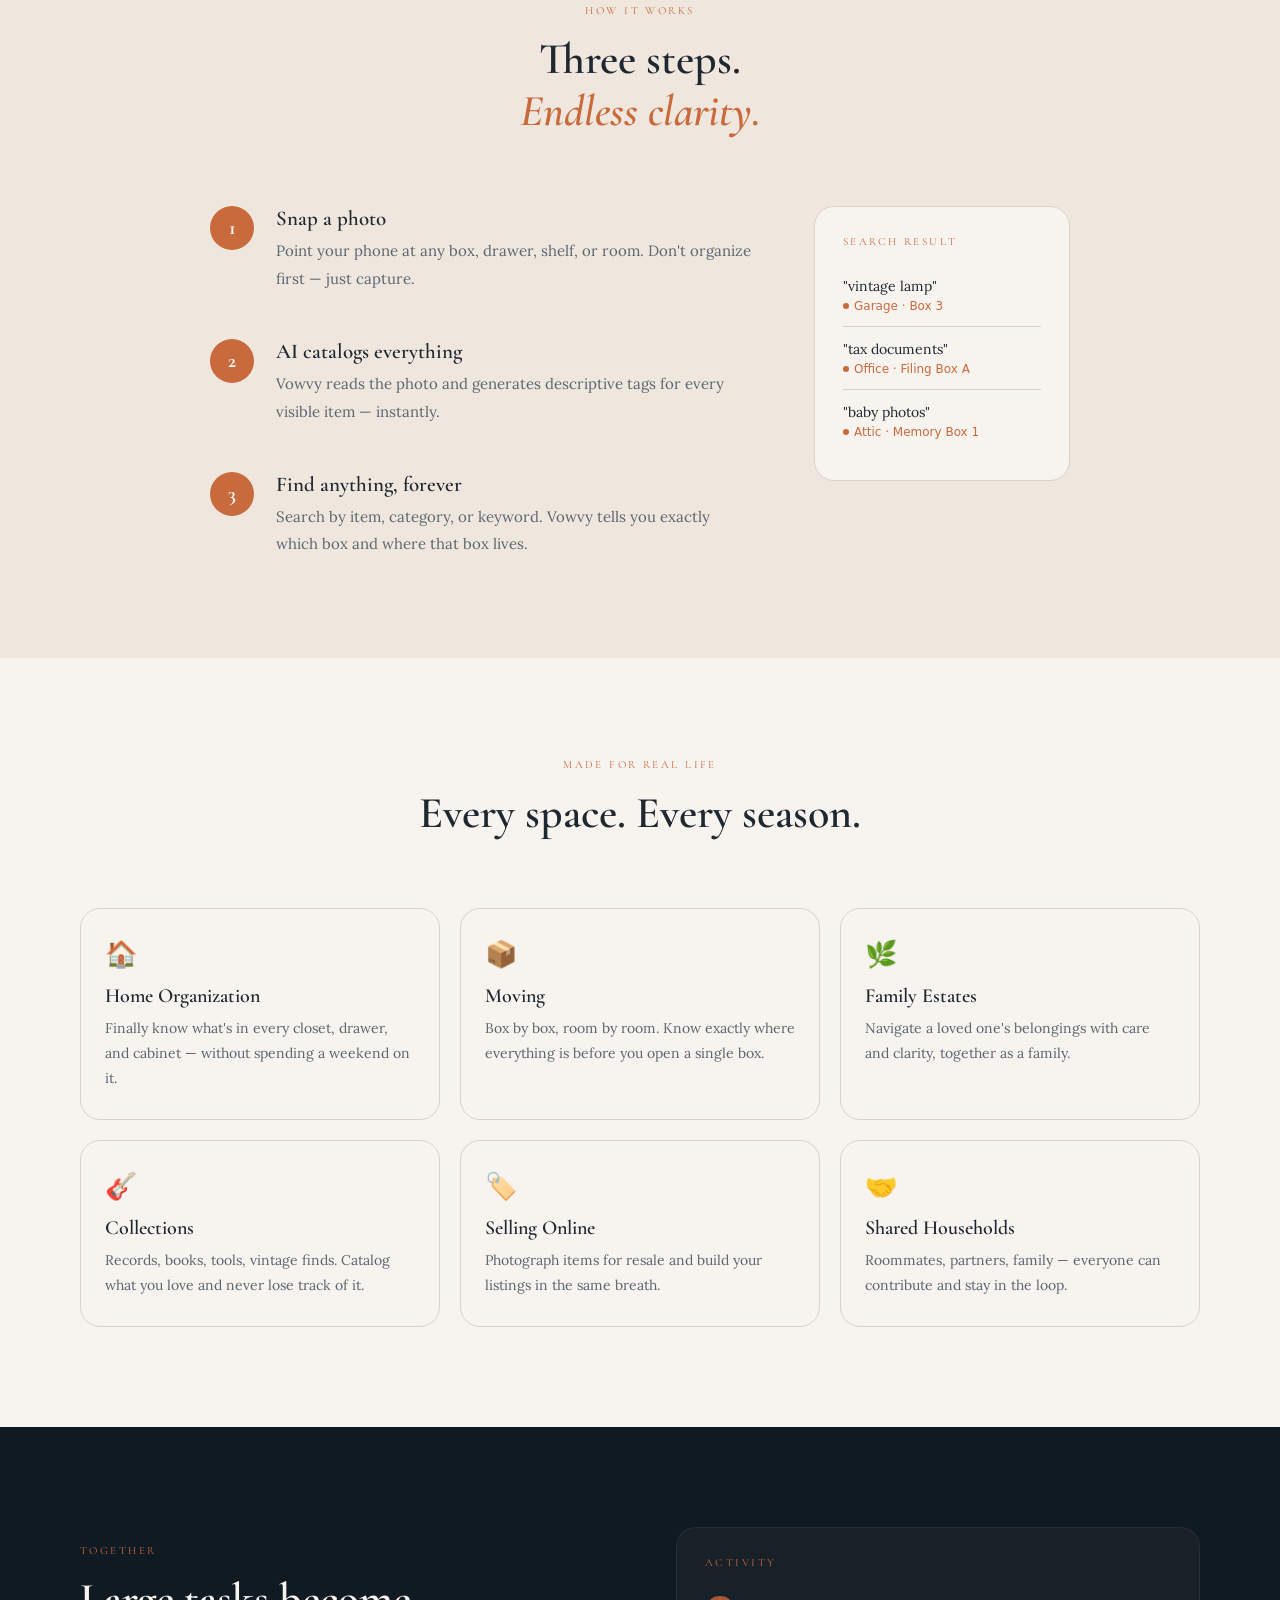
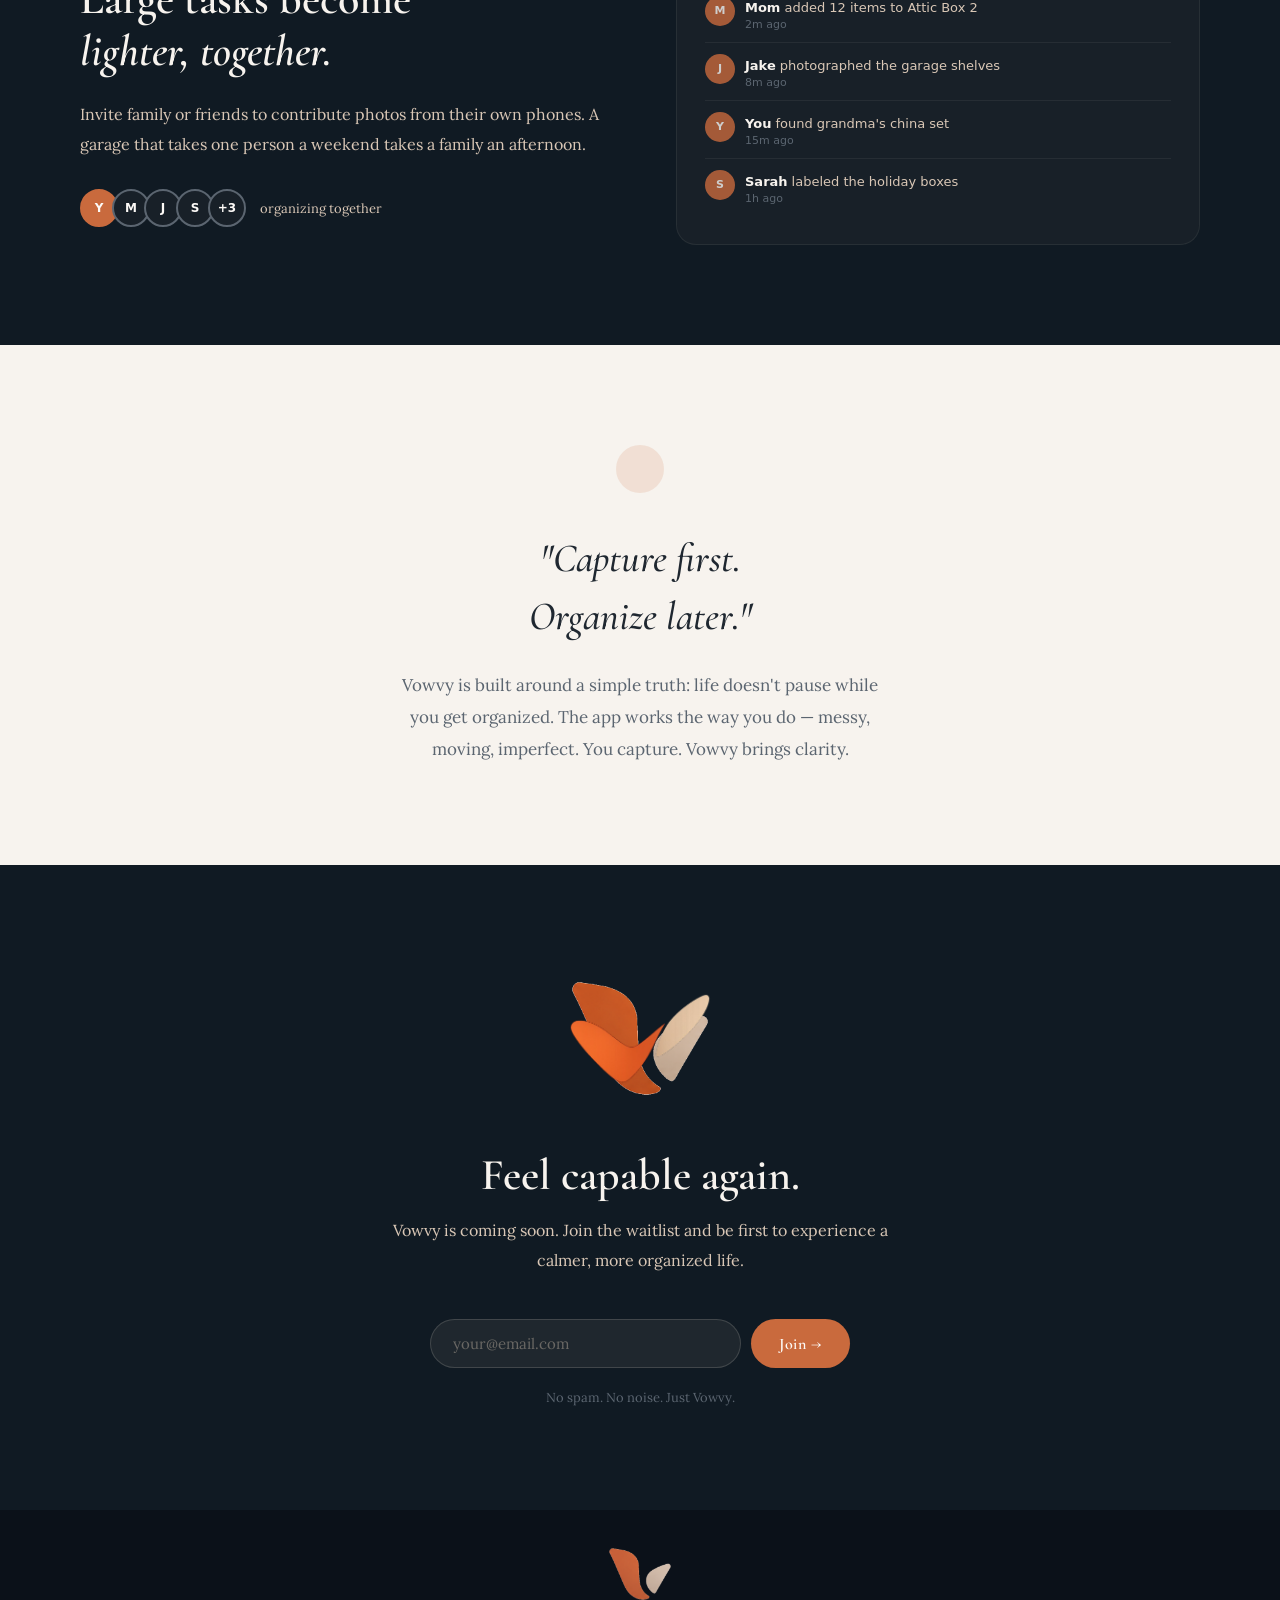
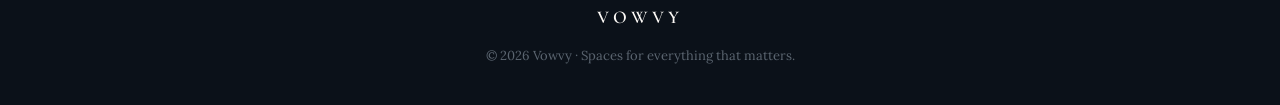
==== commit d29aa542: "Footer: screen blend on mark, white VOWVY wordmark, remove tagline" ====
--- a/index.html
+++ b/index.html
@@ -340,6 +340,7 @@
     <div class="footer-inner container">
       <div class="footer-logo-wrap">
         <img src="assets/images/logo-mark-only.png" alt="Vowvy" class="footer-mark" />
+        <div class="footer-wordmark">VOWVY</div>
       </div>
       <p>© 2026 Vowvy · Spaces for everything that matters.</p>
     </div>
--- a/css/style.css
+++ b/css/style.css
@@ -93,7 +93,7 @@
 
 .btn-primary {
   background: var(--terra);
-  color: var(--ivory);
+  color: #FDFAF7;
   padding: 12px 28px;
 }
 .btn-primary:hover {
@@ -262,7 +262,7 @@
   font-size: 14px;
   font-weight: 600;
   letter-spacing: 0.2em;
-  color: var(--ivory);
+  color: #FDFAF7;
 }
 .phone-avatar {
   width: 26px; height: 26px;
@@ -299,7 +299,7 @@
   font-size: 11px;
   font-weight: 600;
   letter-spacing: 0.04em;
-  color: var(--ivory);
+  color: #FDFAF7;
   position: relative;
   z-index: 1;
 }
@@ -388,7 +388,7 @@
   width: 44px; height: 44px;
   border-radius: 50%;
   background: var(--terra);
-  color: var(--ivory);
+  color: #FDFAF7;
   display: flex;
   align-items: center;
   justify-content: center;
@@ -453,7 +453,7 @@
   font-family: var(--font-ui);
   font-size: 12px;
   font-weight: 700;
-  color: var(--ivory);
+  color: #FDFAF7;
   margin-left: -6px;
 }
 .avatar:first-child { margin-left: 0; }
@@ -485,7 +485,7 @@
   font-family: var(--font-ui);
   font-size: 11px;
   font-weight: 700;
-  color: var(--ivory);
+  color: #FDFAF7;
   flex-shrink: 0;
 }
 .activity-name  { font-family: var(--font-ui); font-size: 13px; font-weight: 600; color: var(--ivory); }
@@ -539,7 +539,7 @@
   border: 1px solid rgba(216,210,203,0.18);
   border-radius: var(--radius-pill);
   padding: 14px 22px;
-  color: var(--ivory);
+  color: #FDFAF7;
   font-family: var(--font-body);
   font-size: 15px;
   outline: none;
@@ -552,7 +552,7 @@
   border: 1px solid var(--terra);
   border-radius: 16px;
   padding: 22px 30px;
-  color: var(--ivory);
+  color: #FDFAF7;
   font-family: var(--font-serif);
   font-size: 20px;
   max-width: 420px;
@@ -568,13 +568,13 @@
 }
 .footer-inner { display: flex; flex-direction: column; align-items: center; gap: 14px; }
 .footer-logo-wrap { display: flex; flex-direction: column; align-items: center; gap: 6px; margin-bottom: 4px; }
-.footer-mark { height: 56px; width: auto; }
+.footer-mark { height: 56px; width: auto; mix-blend-mode: screen; }
 .footer-wordmark {
   font-family: var(--font-serif);
   font-size: 18px;
   font-weight: 600;
   letter-spacing: 0.22em;
-  color: var(--ivory);
+  color: #FDFAF7;
   line-height: 1;
 }
 .footer-tagline {
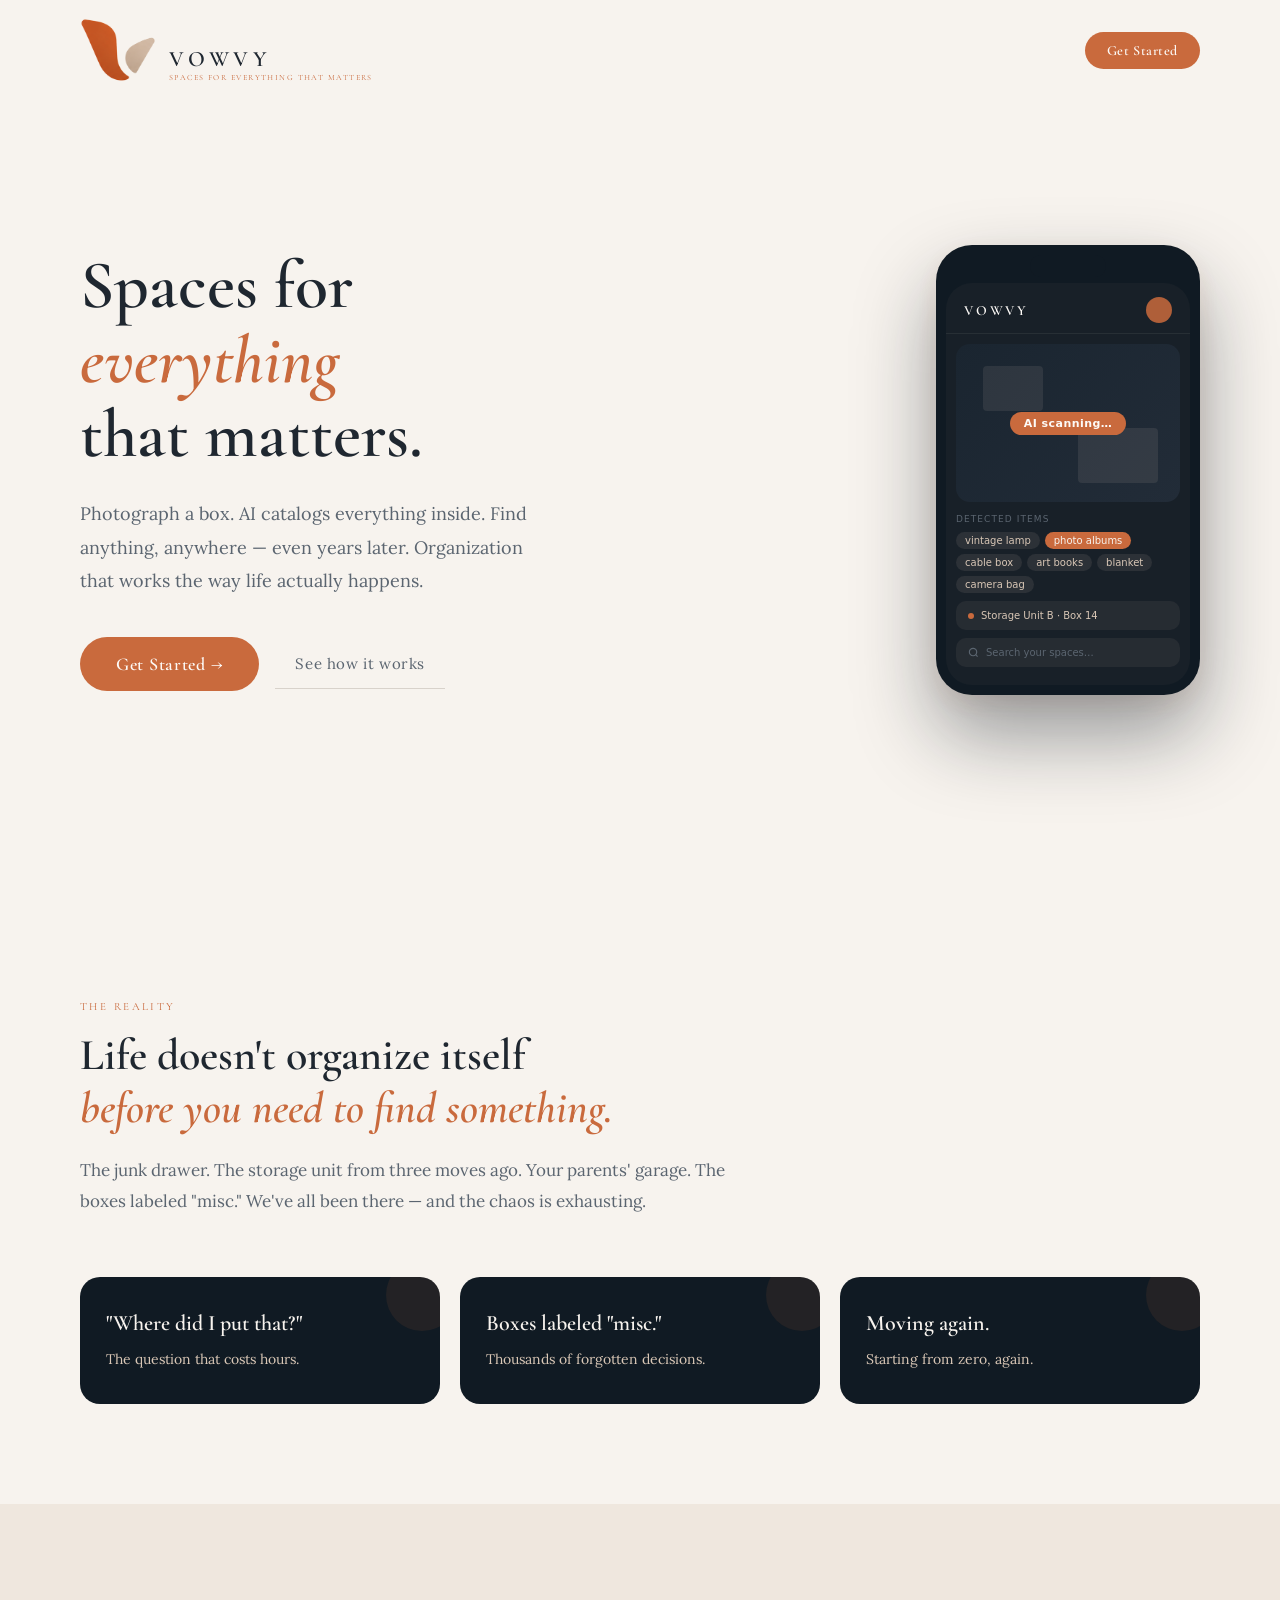
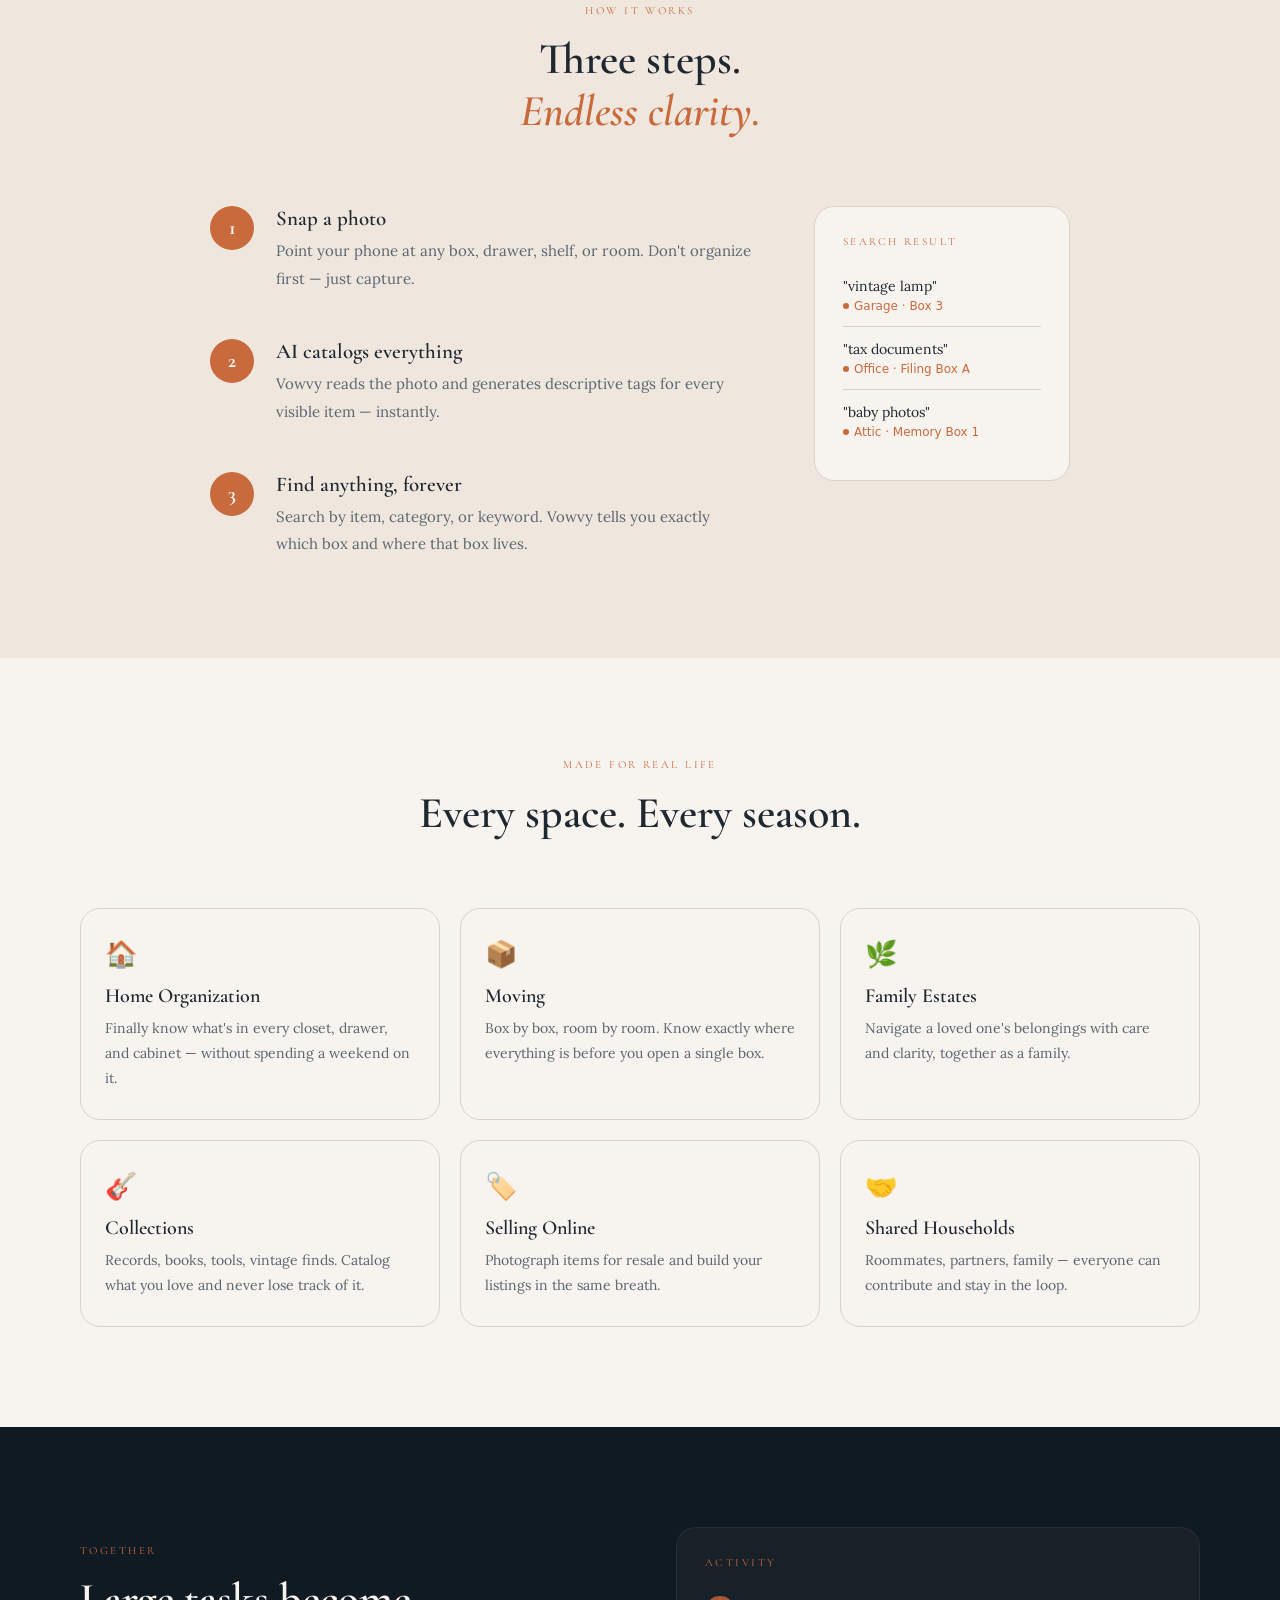
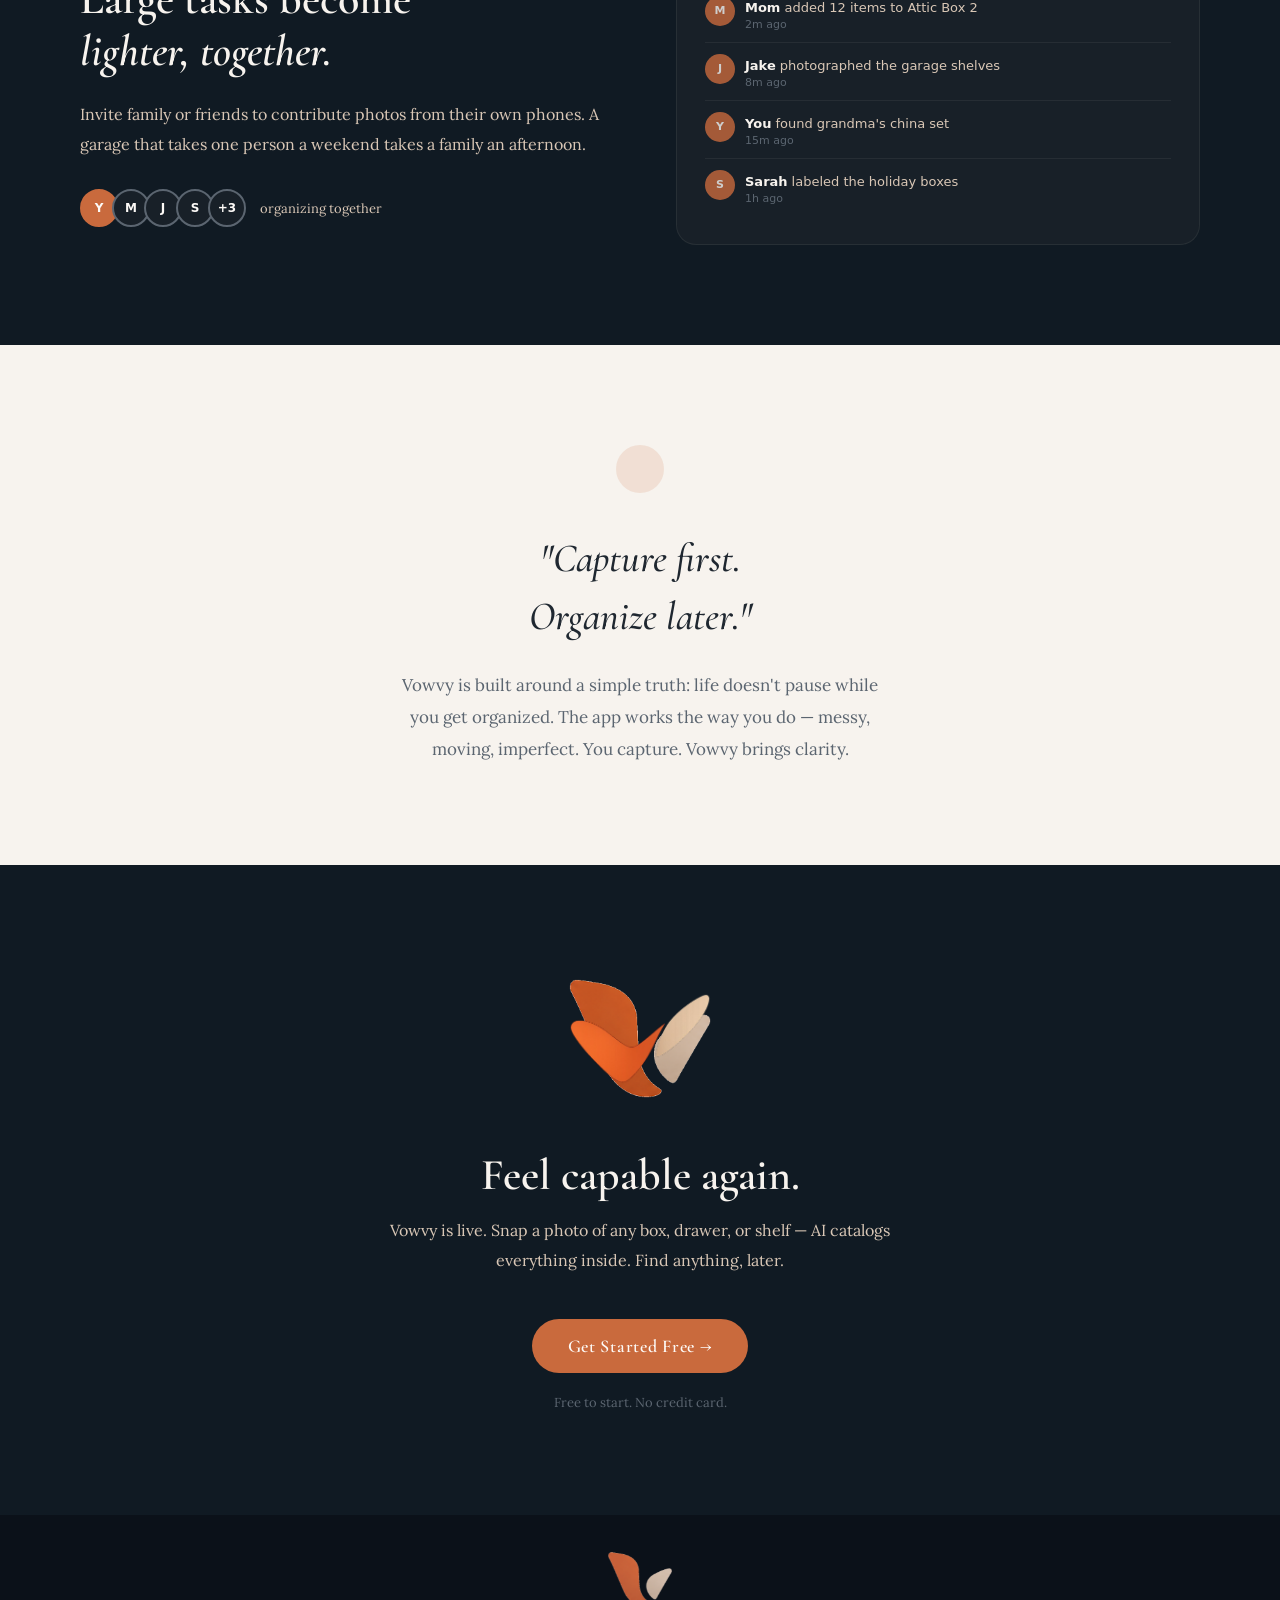
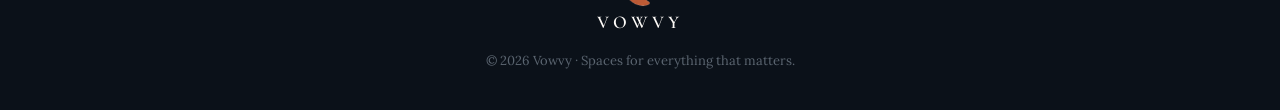
==== commit c1aee68a: "Replace waitlist with Get Started CTA linking to app.vowvy.com" ====
--- a/index.html
+++ b/index.html
@@ -48,7 +48,7 @@
           <div class="logo-tagline">SPACES FOR EVERYTHING THAT MATTERS</div>
         </div>
       </a>
-      <a href="#waitlist" class="btn btn-primary nav-cta">Join Waitlist</a>
+      <a href="https://app.vowvy.com" class="btn btn-primary nav-cta">Get Started</a>
     </div>
   </nav>
 
@@ -67,7 +67,7 @@
           Organization that works the way life actually happens.
         </p>
         <div class="hero-actions fade-up delay-3">
-          <a href="#waitlist" class="btn btn-primary btn-lg">Join the waitlist →</a>
+          <a href="https://app.vowvy.com" class="btn btn-primary btn-lg">Get Started →</a>
           <a href="#how" class="btn btn-ghost">See how it works</a>
         </div>
       </div>
@@ -304,7 +304,7 @@
     </div>
   </section>
 
-  <!-- ================= WAITLIST ================= -->
+  <!-- ================ GET STARTED ================ -->
   <section class="section section-dark" id="waitlist">
     <div class="container">
       <div class="waitlist-inner reveal">
@@ -314,23 +314,11 @@
         </div>
         <h2 class="light">Feel capable again.</h2>
         <p class="waitlist-sub">
-          Vowvy is coming soon. Join the waitlist and be first to
-          experience a calmer, more organized life.
+          Vowvy is live. Snap a photo of any box, drawer, or shelf —
+          AI catalogs everything inside. Find anything, later.
         </p>
-        <form class="waitlist-form" id="waitlistForm" novalidate>
-          <input
-            type="email"
-            id="emailInput"
-            placeholder="your@email.com"
-            autocomplete="email"
-            required
-          />
-          <button type="submit" class="btn btn-primary">Join →</button>
-        </form>
-        <div class="waitlist-success" id="waitlistSuccess" hidden>
-          ✓ You're on the list. We'll be in touch.
-        </div>
-        <p class="waitlist-note">No spam. No noise. Just Vowvy.</p>
+        <a href="https://app.vowvy.com" class="btn btn-primary btn-lg">Get Started Free →</a>
+        <p class="waitlist-note">Free to start. No credit card.</p>
       </div>
     </div>
   </section>
--- a/css/style.css
+++ b/css/style.css
@@ -189,11 +189,11 @@
 .nav-logo {
   display: flex;
   flex-direction: row;
-  align-items: center;
-  gap: 14px;
+  align-items: flex-end;
+  gap: 13px;
   text-decoration: none;
 }
-.logo-mark { height: 110px; width: auto; display: block; }
+.logo-mark { height: 64px; width: auto; display: block; }
 .logo-text { display: flex; flex-direction: column; gap: 4px; }
 .logo-wordmark {
   font-family: var(--font-serif);
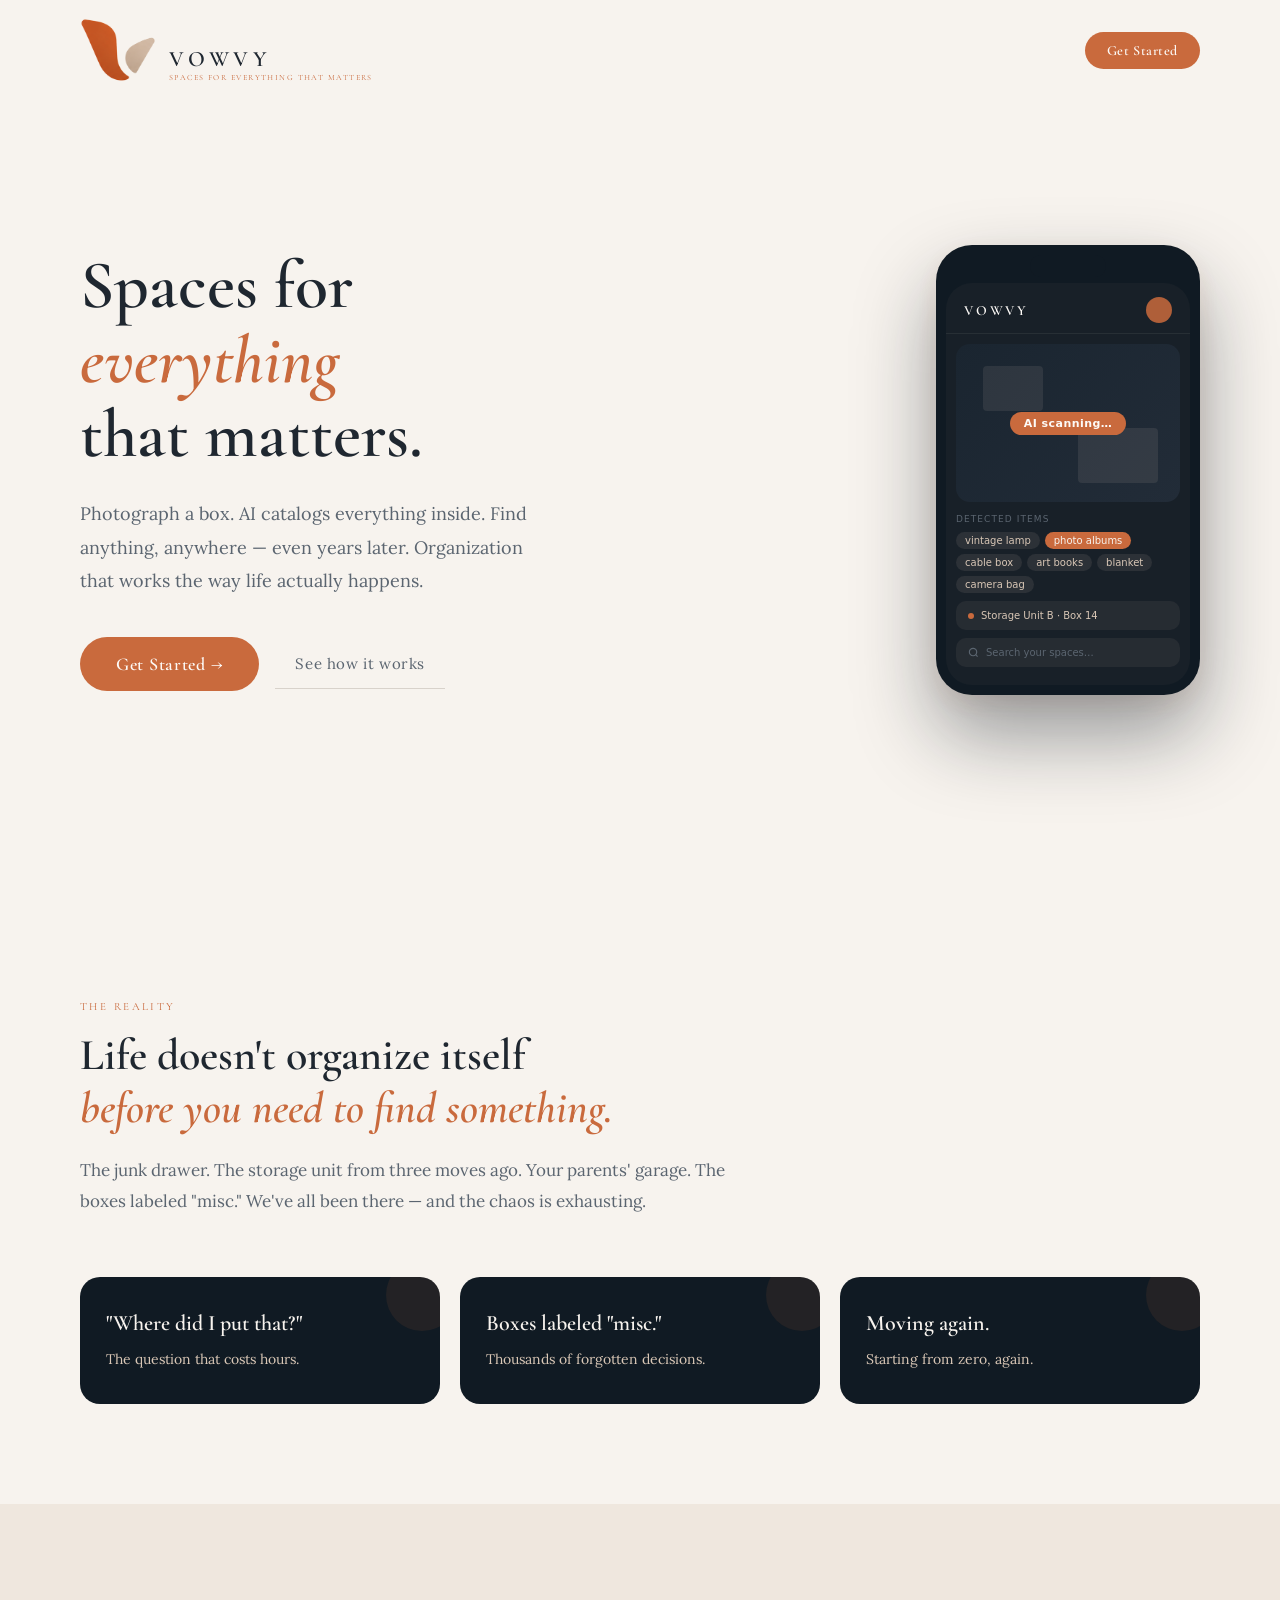
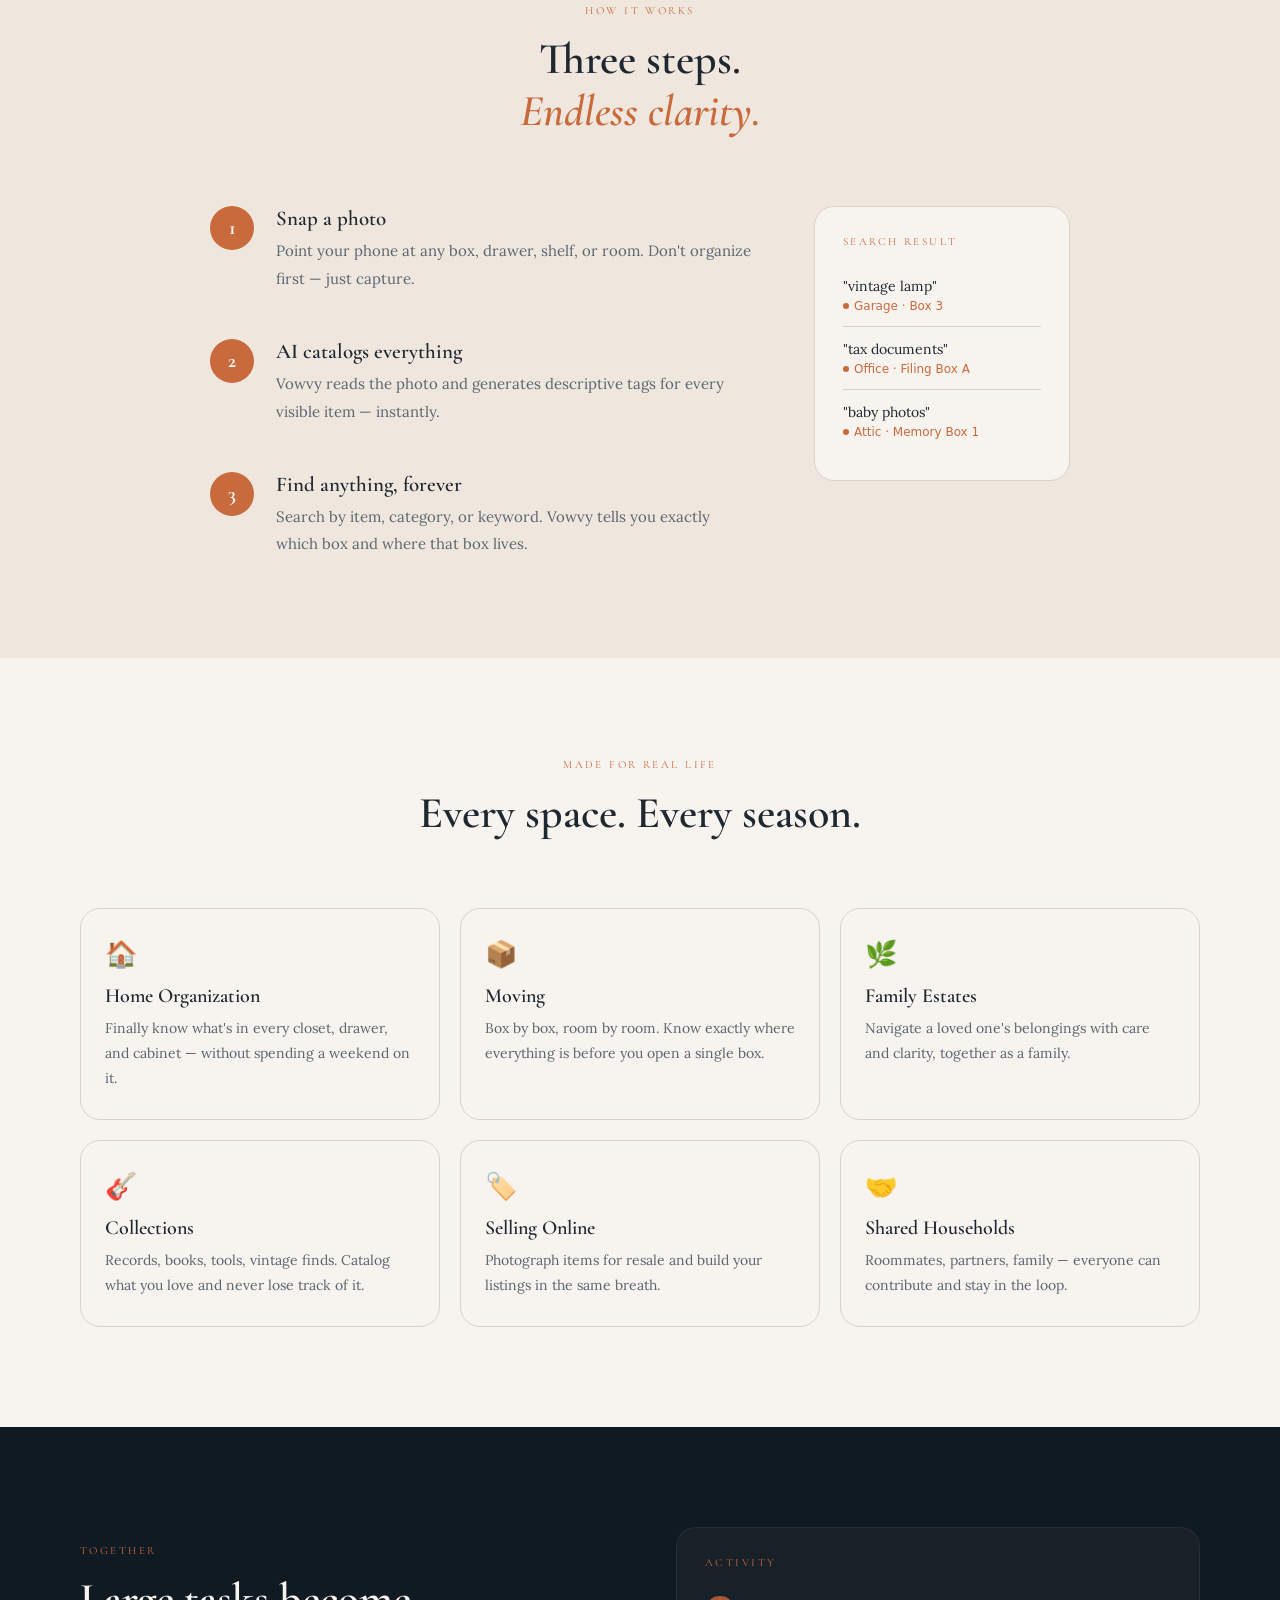
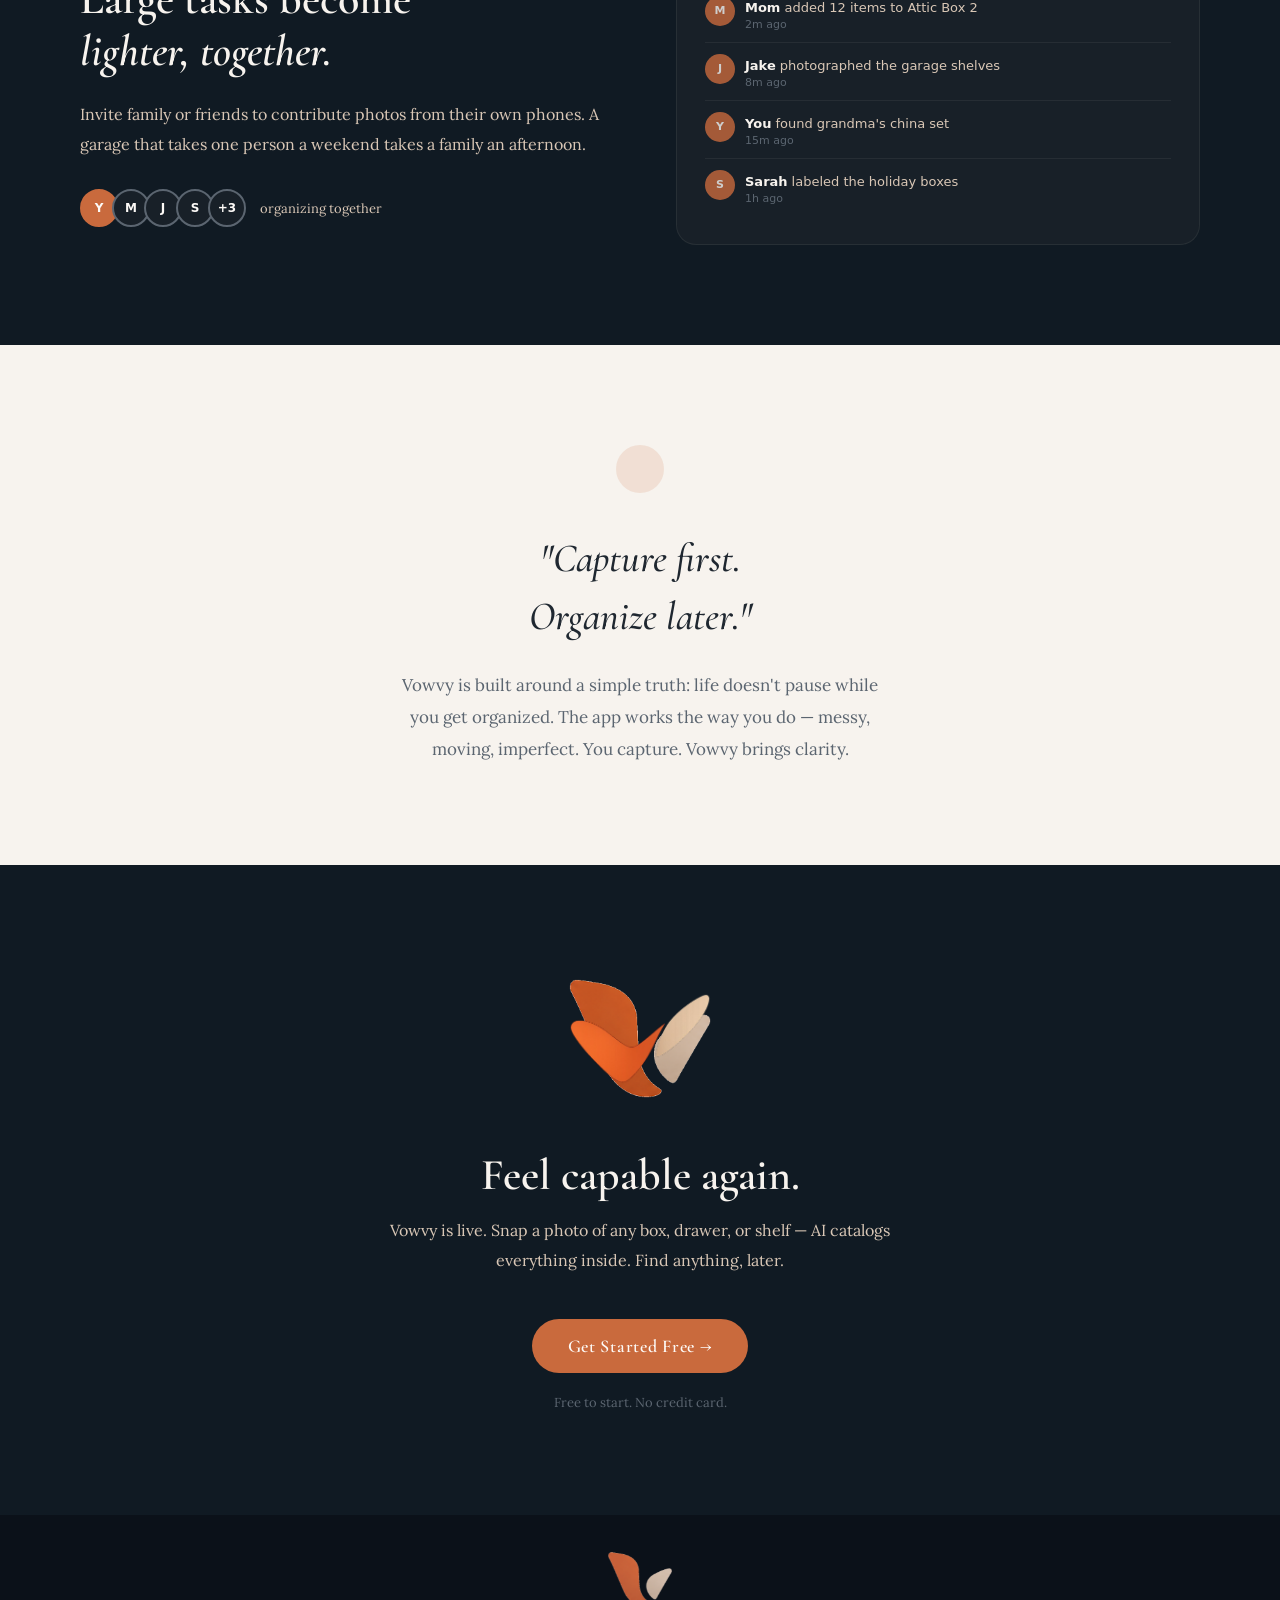
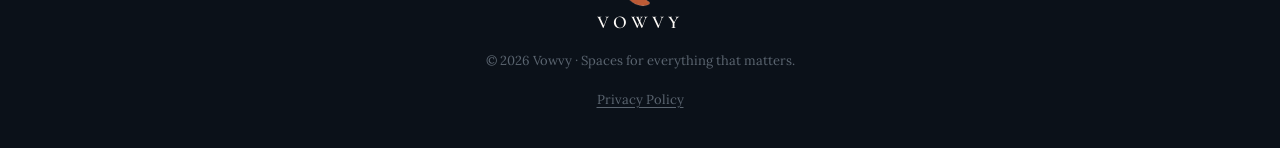
==== commit 8b45ef43: "Add privacy policy page and footer link Co-Authored-By: Claude Sonnet 4.6 <noreply@anthropic.com>" ====
--- a/index.html
+++ b/index.html
@@ -24,10 +24,7 @@
   <meta name="twitter:description" content="Photograph a box. AI catalogs everything inside." />
   <meta name="twitter:image" content="https://www.vowvy.com/assets/images/og-image.png" />
 
-  <!-- Favicon — replace files in assets/images/ when ready -->
-  <link rel="icon" type="image/png" sizes="32x32" href="assets/images/favicon-32.png" />
-  <link rel="icon" type="image/png" sizes="16x16" href="assets/images/favicon-16.png" />
-  <link rel="apple-touch-icon" href="assets/images/apple-touch-icon.png" />
+  <link rel="icon" type="image/svg+xml" href="/logo-mark.svg" />
 
   <!-- Fonts -->
   <link rel="preconnect" href="https://fonts.googleapis.com" />
@@ -331,6 +328,7 @@
         <div class="footer-wordmark">VOWVY</div>
       </div>
       <p>© 2026 Vowvy · Spaces for everything that matters.</p>
+      <p><a href="/privacy.html" style="color: var(--muted); text-decoration: underline; text-underline-offset: 3px;">Privacy Policy</a></p>
     </div>
   </footer>
 
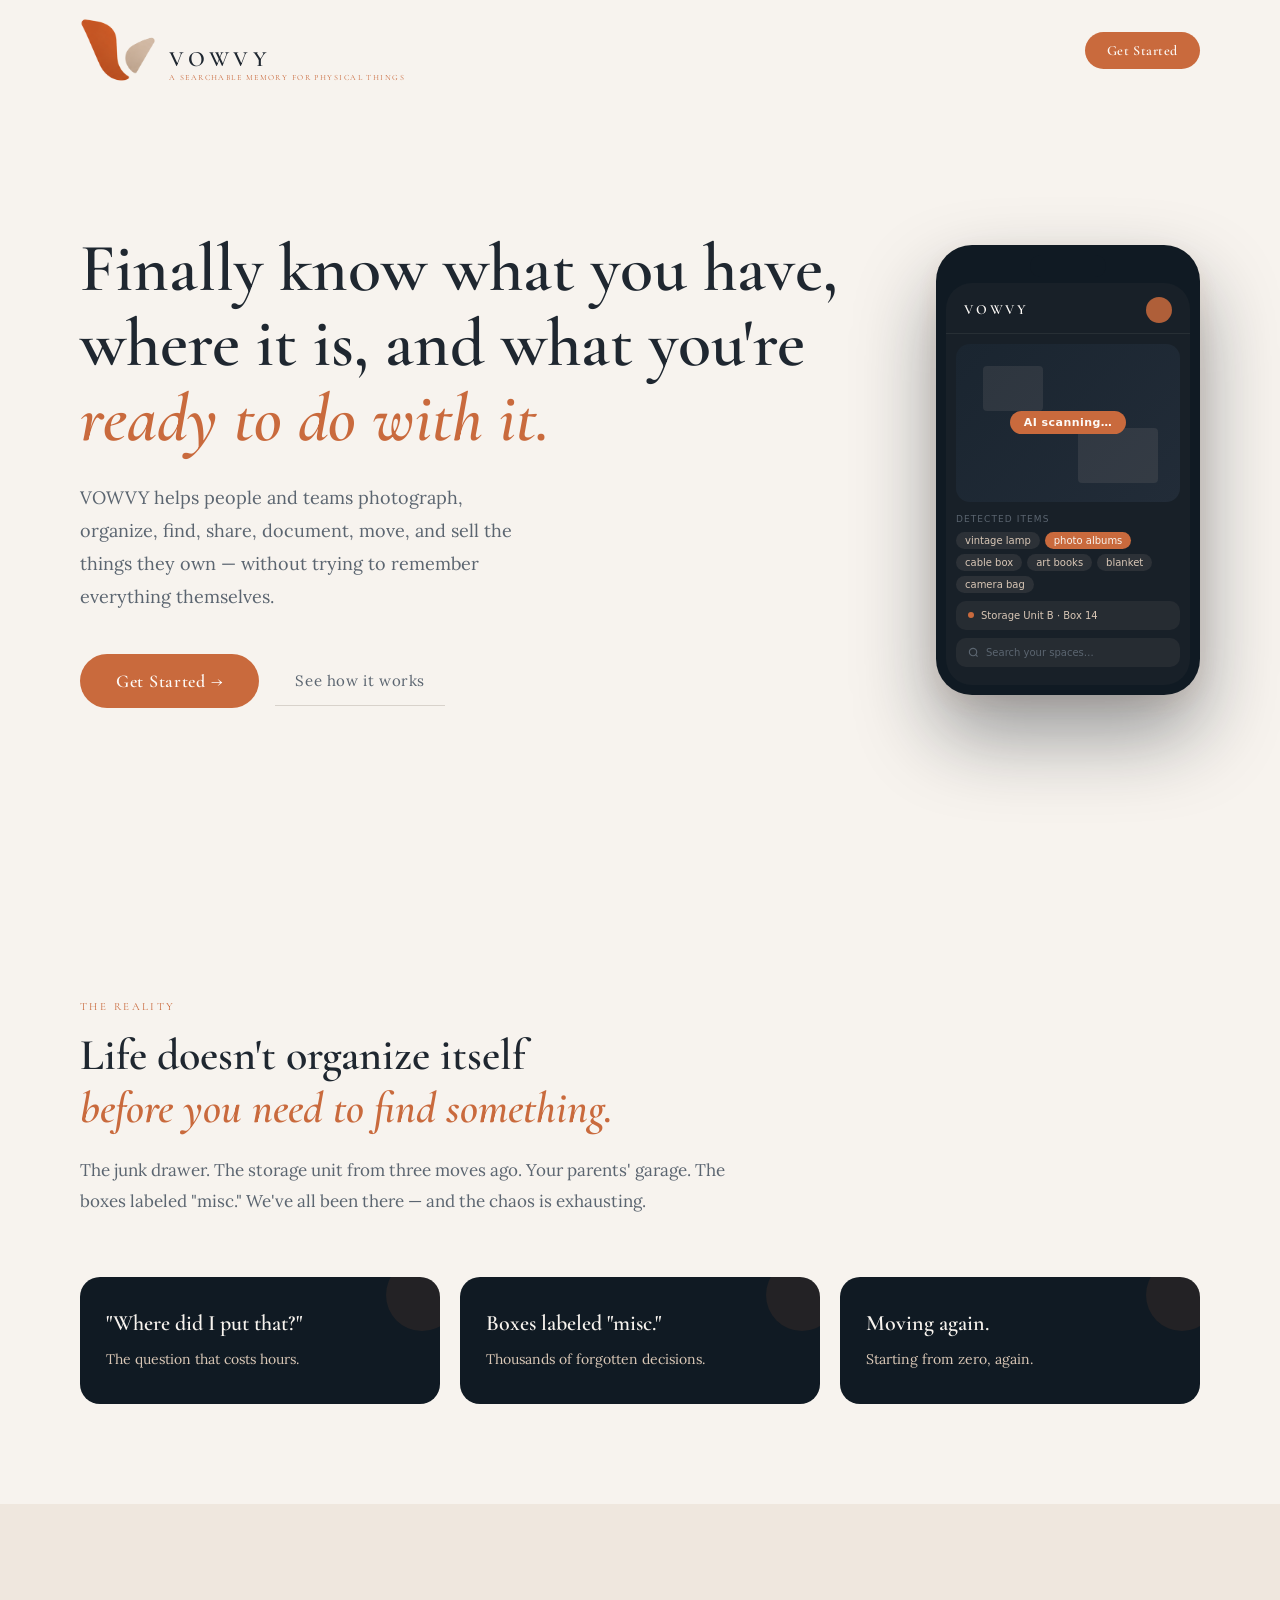
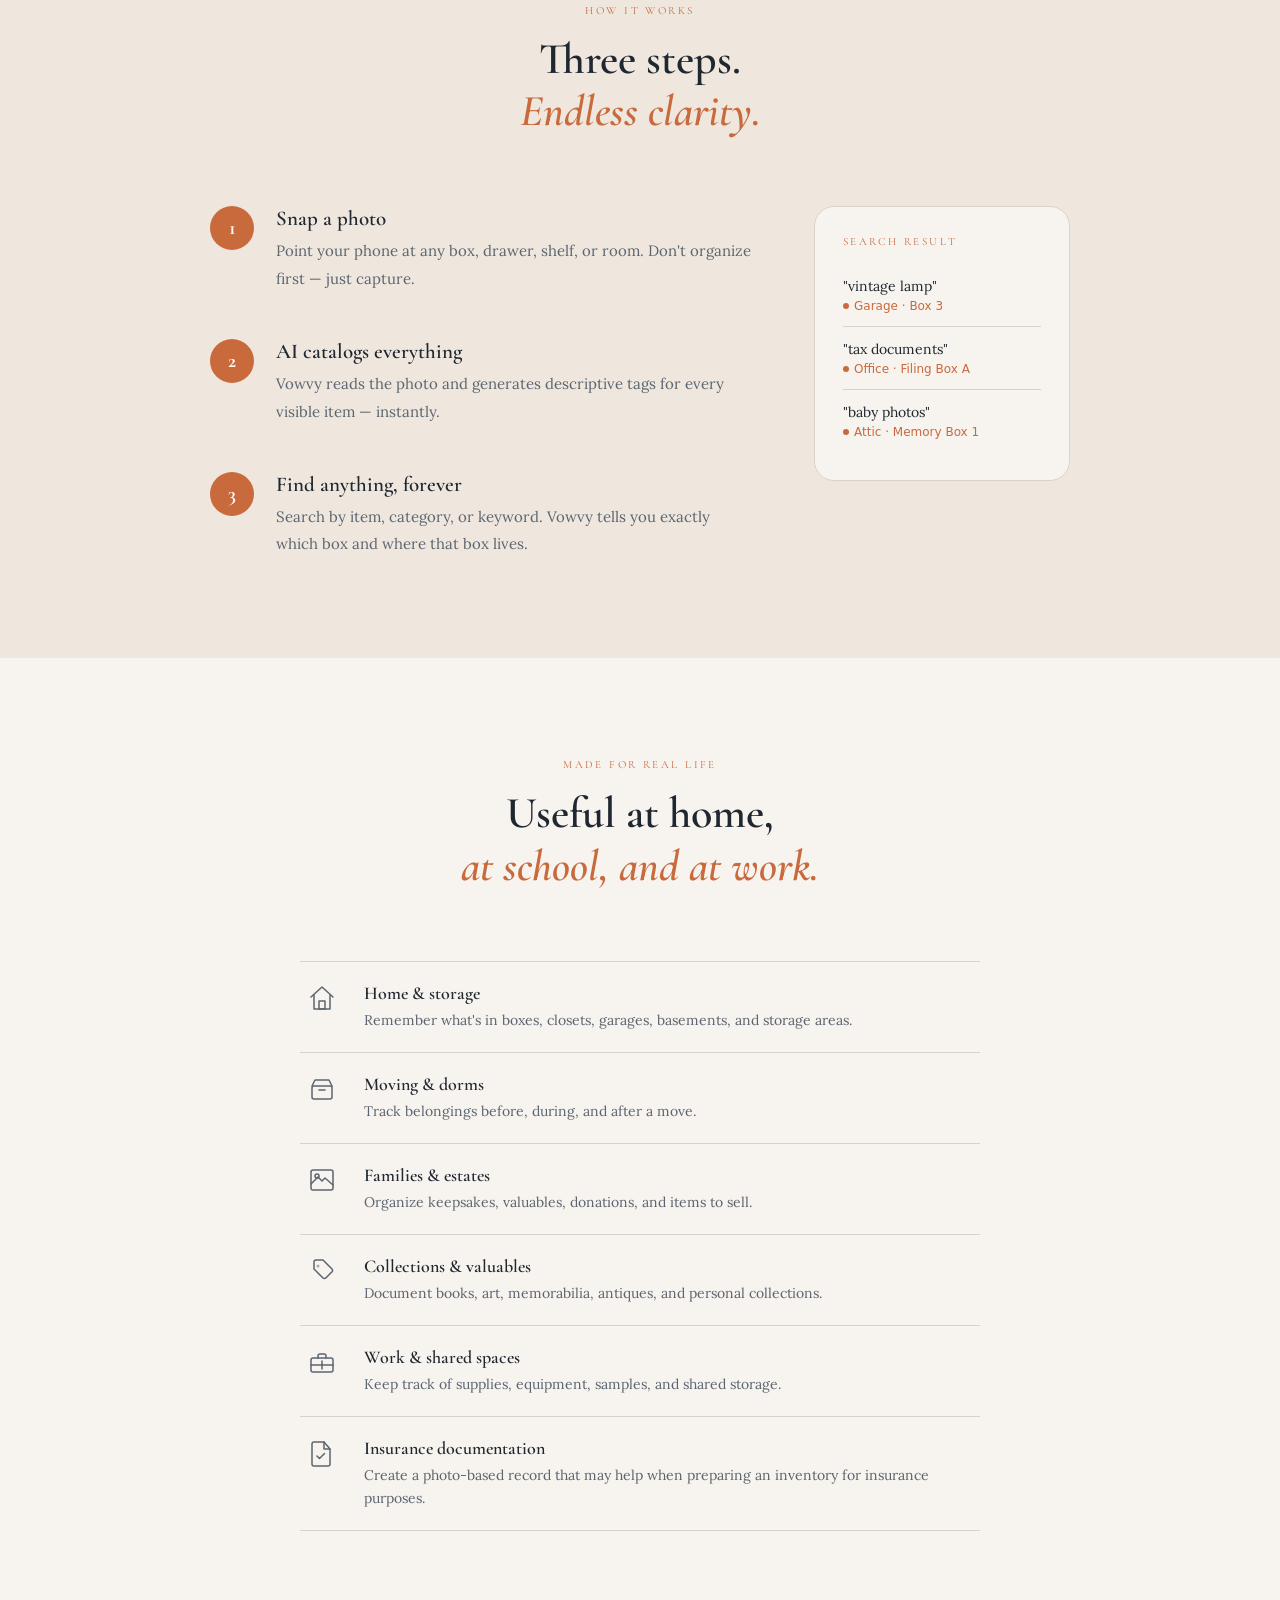
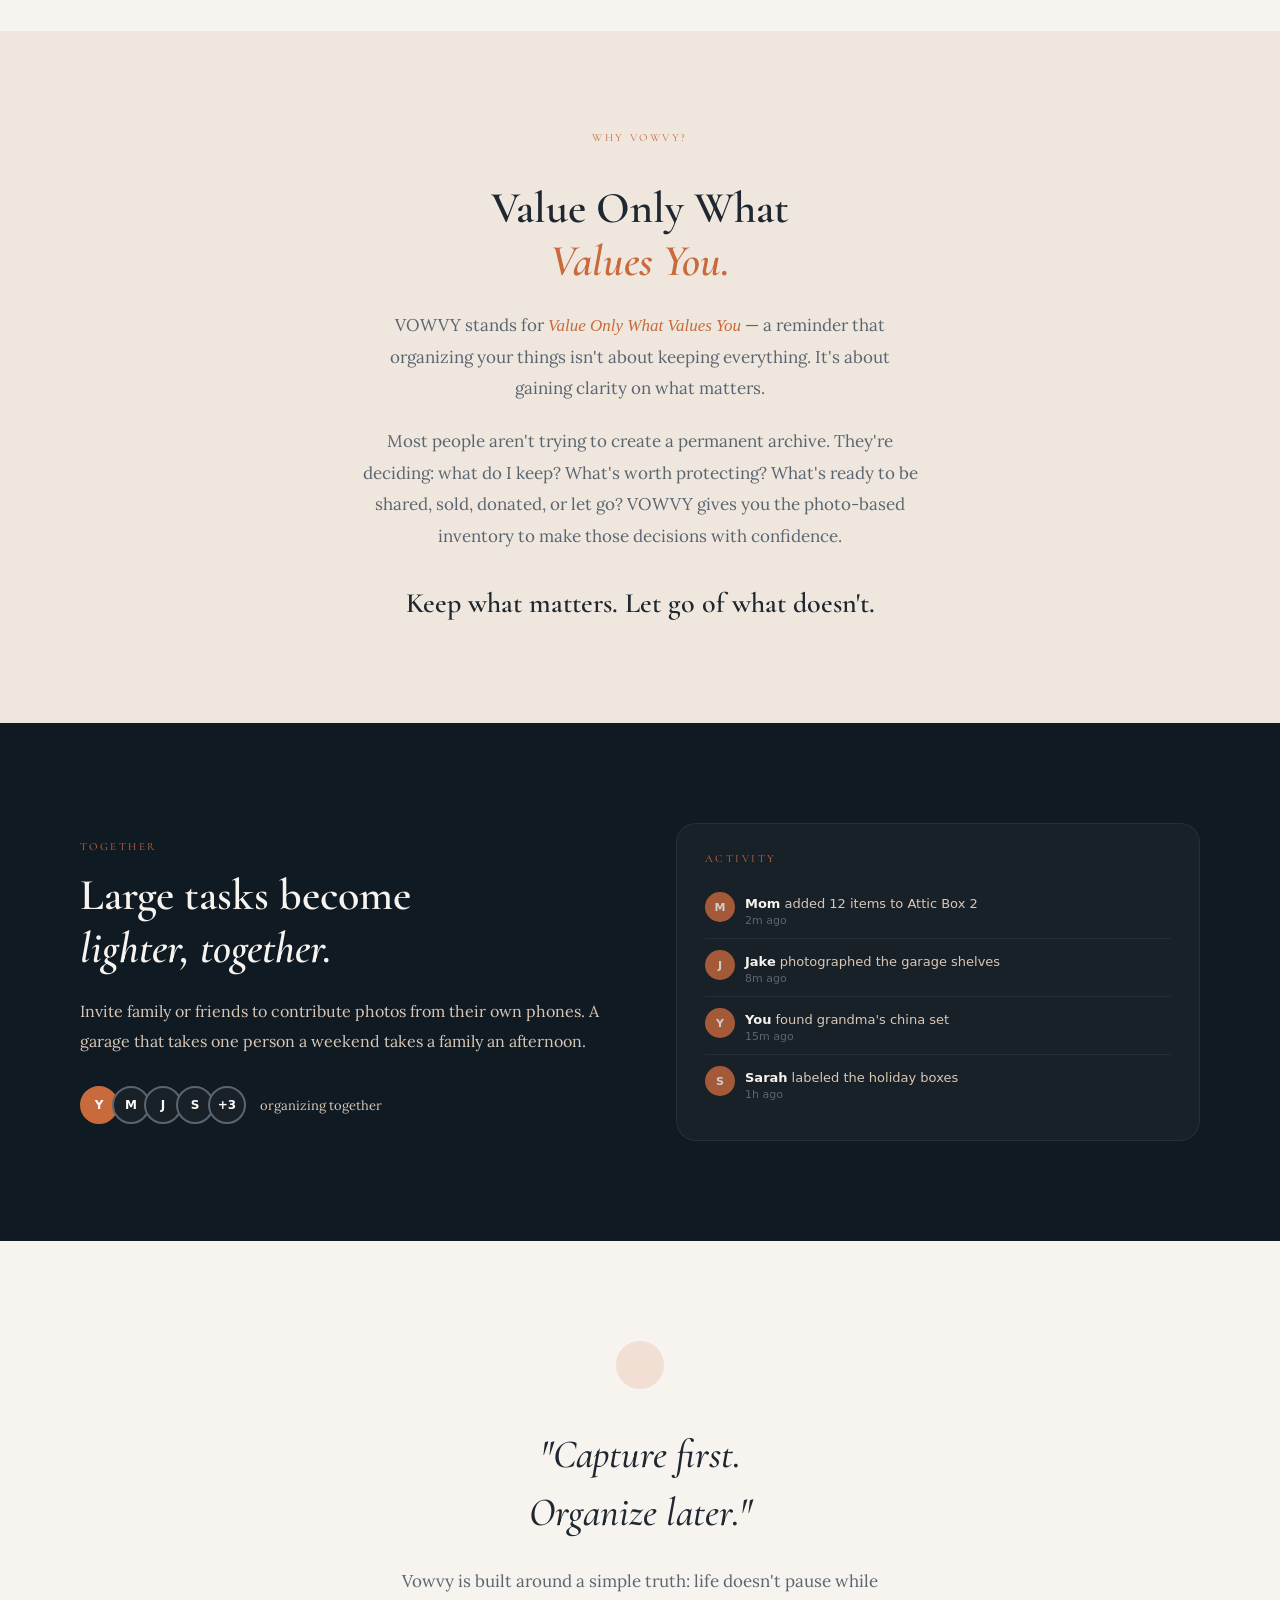
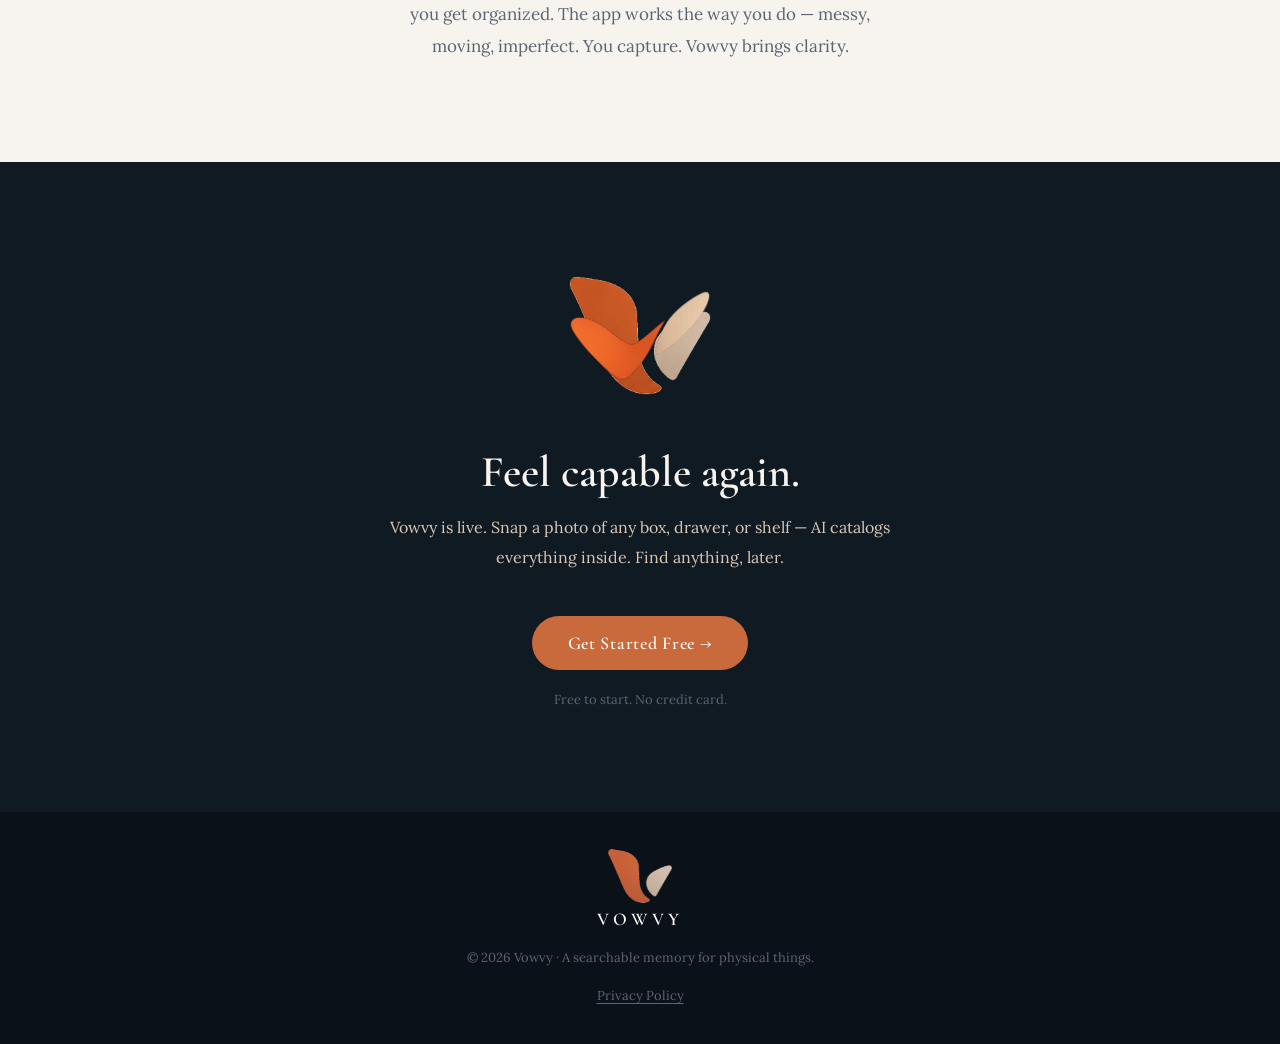
==== commit 9dbd797b: "Align vowvy.com with updated VOWVY positioning and add Why VOWVY section - Update page title, meta, " ====
--- a/index.html
+++ b/index.html
@@ -7,21 +7,21 @@
   <!-- ================================================
        SITE IDENTITY — update these when domain is set
        ================================================ -->
-  <title>Vowvy — Spaces for Everything That Matters</title>
-  <meta name="description" content="Photograph a box. AI catalogs everything inside. Find anything, anywhere — even years later." />
+  <title>Vowvy — A Searchable Memory for Physical Things</title>
+  <meta name="description" content="VOWVY helps you photograph, organize, find, share, and document the things you own — at home, at school, or at work." />
   <link rel="canonical" href="https://www.vowvy.com/" />
 
   <!-- Open Graph -->
-  <meta property="og:title" content="Vowvy — Spaces for Everything That Matters" />
-  <meta property="og:description" content="Organize life without overwhelm. Vowvy uses AI to catalog your spaces so you can find anything, anytime." />
+  <meta property="og:title" content="Vowvy — A Searchable Memory for Physical Things" />
+  <meta property="og:description" content="Photograph the things you own. VOWVY remembers them. Find, share, document, move, or sell whenever you're ready." />
   <meta property="og:image" content="https://www.vowvy.com/assets/images/og-image.png" />
   <meta property="og:url" content="https://www.vowvy.com/" />
   <meta property="og:type" content="website" />
 
   <!-- Twitter Card -->
   <meta name="twitter:card" content="summary_large_image" />
-  <meta name="twitter:title" content="Vowvy — Spaces for Everything That Matters" />
-  <meta name="twitter:description" content="Photograph a box. AI catalogs everything inside." />
+  <meta name="twitter:title" content="Vowvy — A Searchable Memory for Physical Things" />
+  <meta name="twitter:description" content="Photograph the things you own. VOWVY remembers them. Find, share, document, or sell whenever you're ready." />
   <meta name="twitter:image" content="https://www.vowvy.com/assets/images/og-image.png" />
 
   <link rel="icon" type="image/svg+xml" href="/logo-mark.svg" />
@@ -42,7 +42,7 @@
         <img src="assets/images/logo-mark-only.png" alt="Vowvy" class="logo-mark" />
         <div class="logo-text">
           <div class="logo-wordmark">VOWVY</div>
-          <div class="logo-tagline">SPACES FOR EVERYTHING THAT MATTERS</div>
+          <div class="logo-tagline">A SEARCHABLE MEMORY FOR PHYSICAL THINGS</div>
         </div>
       </a>
       <a href="https://app.vowvy.com" class="btn btn-primary nav-cta">Get Started</a>
@@ -54,14 +54,13 @@
     <div class="hero-inner container">
       <div class="hero-text">
         <h1 class="hero-headline fade-up delay-1">
-          Spaces for<br />
-          <em>everything</em><br />
-          that matters.
+          Finally know what you have,<br />
+          where it is, and what you're<br />
+          <em>ready to do with it.</em>
         </h1>
         <p class="hero-sub fade-up delay-2">
-          Photograph a box. AI catalogs everything inside.
-          Find anything, anywhere — even years later.
-          Organization that works the way life actually happens.
+          VOWVY helps people and teams photograph, organize, find, share, document,
+          move, and sell the things they own — without trying to remember everything themselves.
         </p>
         <div class="hero-actions fade-up delay-3">
           <a href="https://app.vowvy.com" class="btn btn-primary btn-lg">Get Started →</a>
@@ -190,39 +189,120 @@
     <div class="container">
       <div class="section-header reveal">
         <div class="eyebrow">MADE FOR REAL LIFE</div>
-        <h2>Every space. Every season.</h2>
-      </div>
-      <div class="grid-3 use-cards">
-        <div class="use-card reveal delay-1">
-          <div class="use-icon">🏠</div>
-          <h3>Home Organization</h3>
-          <p>Finally know what's in every closet, drawer, and cabinet — without spending a weekend on it.</p>
-        </div>
-        <div class="use-card reveal delay-2">
-          <div class="use-icon">📦</div>
-          <h3>Moving</h3>
-          <p>Box by box, room by room. Know exactly where everything is before you open a single box.</p>
-        </div>
-        <div class="use-card reveal delay-3">
-          <div class="use-icon">🌿</div>
-          <h3>Family Estates</h3>
-          <p>Navigate a loved one's belongings with care and clarity, together as a family.</p>
-        </div>
-        <div class="use-card reveal delay-1">
-          <div class="use-icon">🎸</div>
-          <h3>Collections</h3>
-          <p>Records, books, tools, vintage finds. Catalog what you love and never lose track of it.</p>
-        </div>
-        <div class="use-card reveal delay-2">
-          <div class="use-icon">🏷️</div>
-          <h3>Selling Online</h3>
-          <p>Photograph items for resale and build your listings in the same breath.</p>
-        </div>
-        <div class="use-card reveal delay-3">
-          <div class="use-icon">🤝</div>
-          <h3>Shared Households</h3>
-          <p>Roommates, partners, family — everyone can contribute and stay in the loop.</p>
-        </div>
+        <h2>Useful at home,<br /><em>at school, and at work.</em></h2>
+      </div>
+      <ul class="use-rows">
+
+        <li class="use-row reveal delay-1">
+          <span class="use-row-icon" aria-hidden="true">
+            <!-- house -->
+            <svg width="28" height="28" viewBox="0 0 28 28" fill="none" stroke="currentColor" stroke-width="1.5" stroke-linecap="round" stroke-linejoin="round">
+              <path d="M3 13L14 3l11 10"/>
+              <path d="M6 11v14h16V11"/>
+              <rect x="11" y="17" width="6" height="8"/>
+            </svg>
+          </span>
+          <div class="use-row-text">
+            <strong>Home &amp; storage</strong>
+            <span>Remember what's in boxes, closets, garages, basements, and storage areas.</span>
+          </div>
+        </li>
+
+        <li class="use-row reveal delay-2">
+          <span class="use-row-icon" aria-hidden="true">
+            <!-- moving box -->
+            <svg width="28" height="28" viewBox="0 0 28 28" fill="none" stroke="currentColor" stroke-width="1.5" stroke-linecap="round" stroke-linejoin="round">
+              <rect x="4" y="11" width="20" height="13" rx="2"/>
+              <path d="M4 11l3-6h14l3 6"/>
+              <line x1="11" y1="15" x2="17" y2="15"/>
+            </svg>
+          </span>
+          <div class="use-row-text">
+            <strong>Moving &amp; dorms</strong>
+            <span>Track belongings before, during, and after a move.</span>
+          </div>
+        </li>
+
+        <li class="use-row reveal delay-3">
+          <span class="use-row-icon" aria-hidden="true">
+            <!-- photo frame / keepsake -->
+            <svg width="28" height="28" viewBox="0 0 28 28" fill="none" stroke="currentColor" stroke-width="1.5" stroke-linecap="round" stroke-linejoin="round">
+              <rect x="3" y="4" width="22" height="20" rx="2"/>
+              <path d="M3 18l7-7 4 4 3-3 8 7"/>
+              <circle cx="9" cy="10" r="2"/>
+            </svg>
+          </span>
+          <div class="use-row-text">
+            <strong>Families &amp; estates</strong>
+            <span>Organize keepsakes, valuables, donations, and items to sell.</span>
+          </div>
+        </li>
+
+        <li class="use-row reveal delay-1">
+          <span class="use-row-icon" aria-hidden="true">
+            <!-- label tag -->
+            <svg width="28" height="28" viewBox="0 0 28 28" fill="none" stroke="currentColor" stroke-width="1.5" stroke-linecap="round" stroke-linejoin="round">
+              <path d="M15 3H8a2 2 0 0 0-2 2v7l9 9a2 2 0 0 0 2.83 0l6.17-6.17a2 2 0 0 0 0-2.83L15 3Z"/>
+              <circle cx="10" cy="9" r="1.5" fill="currentColor" stroke="none" opacity="0.5"/>
+            </svg>
+          </span>
+          <div class="use-row-text">
+            <strong>Collections &amp; valuables</strong>
+            <span>Document books, art, memorabilia, antiques, and personal collections.</span>
+          </div>
+        </li>
+
+        <li class="use-row reveal delay-2">
+          <span class="use-row-icon" aria-hidden="true">
+            <!-- briefcase -->
+            <svg width="28" height="28" viewBox="0 0 28 28" fill="none" stroke="currentColor" stroke-width="1.5" stroke-linecap="round" stroke-linejoin="round">
+              <rect x="3" y="10" width="22" height="14" rx="2"/>
+              <path d="M10 10V8a2 2 0 0 1 2-2h4a2 2 0 0 1 2 2v2"/>
+              <line x1="3" y1="17" x2="25" y2="17"/>
+              <line x1="14" y1="13" x2="14" y2="21"/>
+            </svg>
+          </span>
+          <div class="use-row-text">
+            <strong>Work &amp; shared spaces</strong>
+            <span>Keep track of supplies, equipment, samples, and shared storage.</span>
+          </div>
+        </li>
+
+        <li class="use-row reveal delay-3">
+          <span class="use-row-icon" aria-hidden="true">
+            <!-- document with checkmark -->
+            <svg width="28" height="28" viewBox="0 0 28 28" fill="none" stroke="currentColor" stroke-width="1.5" stroke-linecap="round" stroke-linejoin="round">
+              <path d="M6 3h10l6 7v15a2 2 0 0 1-2 2H6a2 2 0 0 1-2-2V5a2 2 0 0 1 2-2Z"/>
+              <polyline points="16 3 16 10 22 10"/>
+              <path d="M9 17l2.5 2.5 5-5"/>
+            </svg>
+          </span>
+          <div class="use-row-text">
+            <strong>Insurance documentation</strong>
+            <span>Create a photo-based record that may help when preparing an inventory for insurance purposes.</span>
+          </div>
+        </li>
+
+      </ul>
+    </div>
+  </section>
+
+  <!-- ================ WHY VOWVY? ================ -->
+  <section class="section section-beige" id="why">
+    <div class="container">
+      <div class="why-inner reveal">
+        <div class="eyebrow">WHY VOWVY?</div>
+        <h2>Value Only What<br /><em>Values You.</em></h2>
+        <p class="why-body">
+          VOWVY stands for <em>Value Only What Values You</em> — a reminder that organizing your things
+          isn't about keeping everything. It's about gaining clarity on what matters.
+        </p>
+        <p class="why-body">
+          Most people aren't trying to create a permanent archive. They're deciding: what do I keep?
+          What's worth protecting? What's ready to be shared, sold, donated, or let go?
+          VOWVY gives you the photo-based inventory to make those decisions with confidence.
+        </p>
+        <p class="why-callout">Keep what matters. Let go of what doesn't.</p>
       </div>
     </div>
   </section>
@@ -327,7 +407,7 @@
         <img src="assets/images/logo-mark-only.png" alt="Vowvy" class="footer-mark" />
         <div class="footer-wordmark">VOWVY</div>
       </div>
-      <p>© 2026 Vowvy · Spaces for everything that matters.</p>
+      <p>© 2026 Vowvy · A searchable memory for physical things.</p>
       <p><a href="/privacy.html" style="color: var(--muted); text-decoration: underline; text-underline-offset: 3px;">Privacy Policy</a></p>
     </div>
   </footer>
--- a/css/style.css
+++ b/css/style.css
@@ -421,21 +421,64 @@
 }
 
 /* ---- USE CASES ---- */
-.use-card {
-  background: var(--ivory);
-  border-radius: var(--radius-md);
-  padding: 28px 24px;
-  border: 1px solid var(--border);
-  transition: transform 0.3s ease, box-shadow 0.3s ease;
-  cursor: default;
-}
-.use-card:hover {
-  transform: translateY(-4px);
-  box-shadow: 0 16px 40px rgba(31,39,48,0.08);
-}
-.use-icon { font-size: 26px; margin-bottom: 14px; }
-.use-card h3 { font-size: 20px; }
-.use-card p  { font-size: 14px; line-height: 1.78; }
+.use-rows {
+  list-style: none;
+  max-width: 680px;
+  margin: 0 auto;
+  padding: 0;
+}
+.use-row {
+  display: grid;
+  grid-template-columns: 44px 1fr;
+  gap: 0 20px;
+  padding: 20px 0;
+  border-bottom: 1px solid var(--border);
+  align-items: start;
+}
+.use-rows li:first-child { border-top: 1px solid var(--border); }
+.use-row-icon {
+  color: var(--terra);
+  display: flex;
+  justify-content: center;
+  padding-top: 2px;
+}
+.use-row-text {
+  display: flex;
+  flex-direction: column;
+  gap: 5px;
+}
+.use-row strong {
+  font-family: var(--font-serif);
+  font-size: 18px;
+  font-weight: 600;
+  color: var(--charcoal);
+}
+.use-row span {
+  font-family: var(--font-body);
+  font-size: 14px;
+  color: var(--muted);
+  line-height: 1.65;
+}
+
+/* ---- WHY VOWVY ---- */
+.why-inner {
+  max-width: 560px;
+  margin: 0 auto;
+  text-align: center;
+  display: flex;
+  flex-direction: column;
+  gap: 22px;
+}
+.why-inner h2 { margin-bottom: 0; }
+.why-body { font-size: 17px; }
+.why-callout {
+  font-family: var(--font-serif);
+  font-size: clamp(20px, 2.5vw, 28px);
+  font-weight: 600;
+  color: var(--charcoal);
+  line-height: 1.4;
+  margin-top: 10px;
+}
 
 /* ---- COLLABORATION ---- */
 .collab-text { }
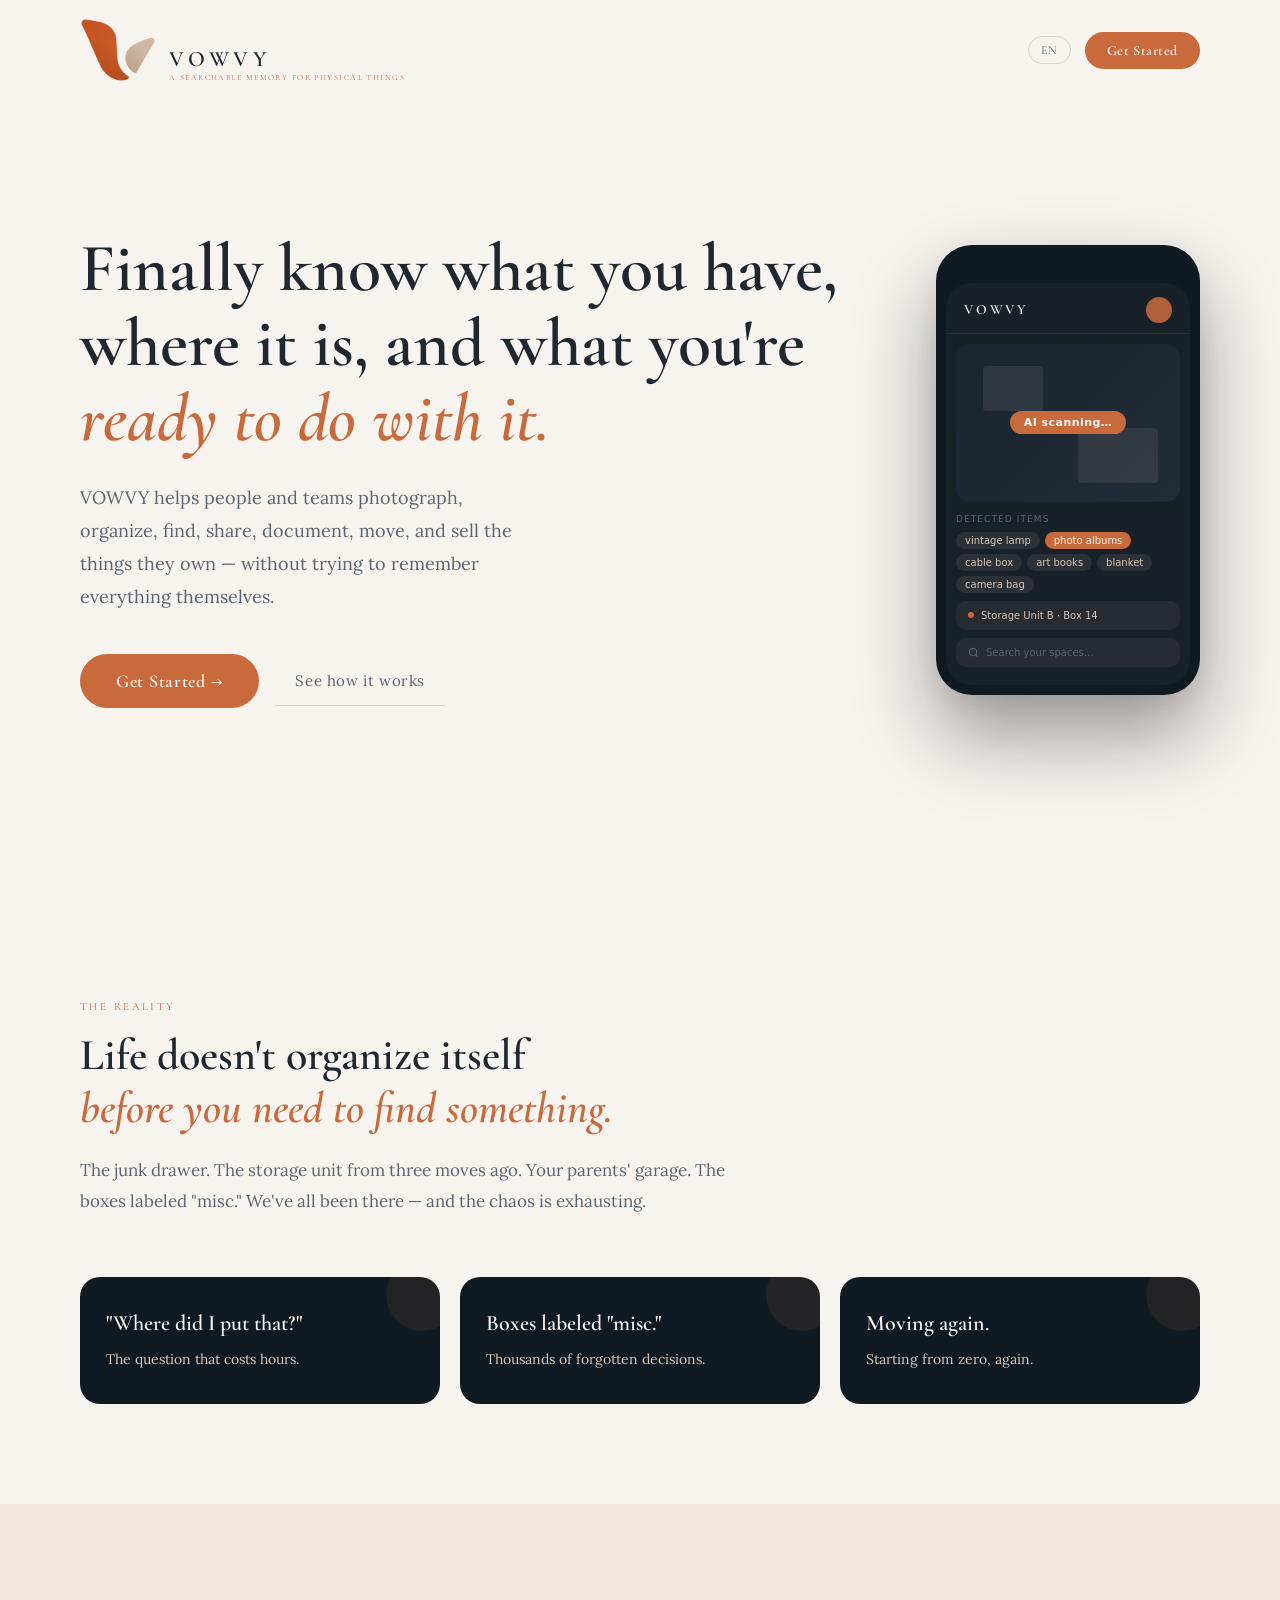
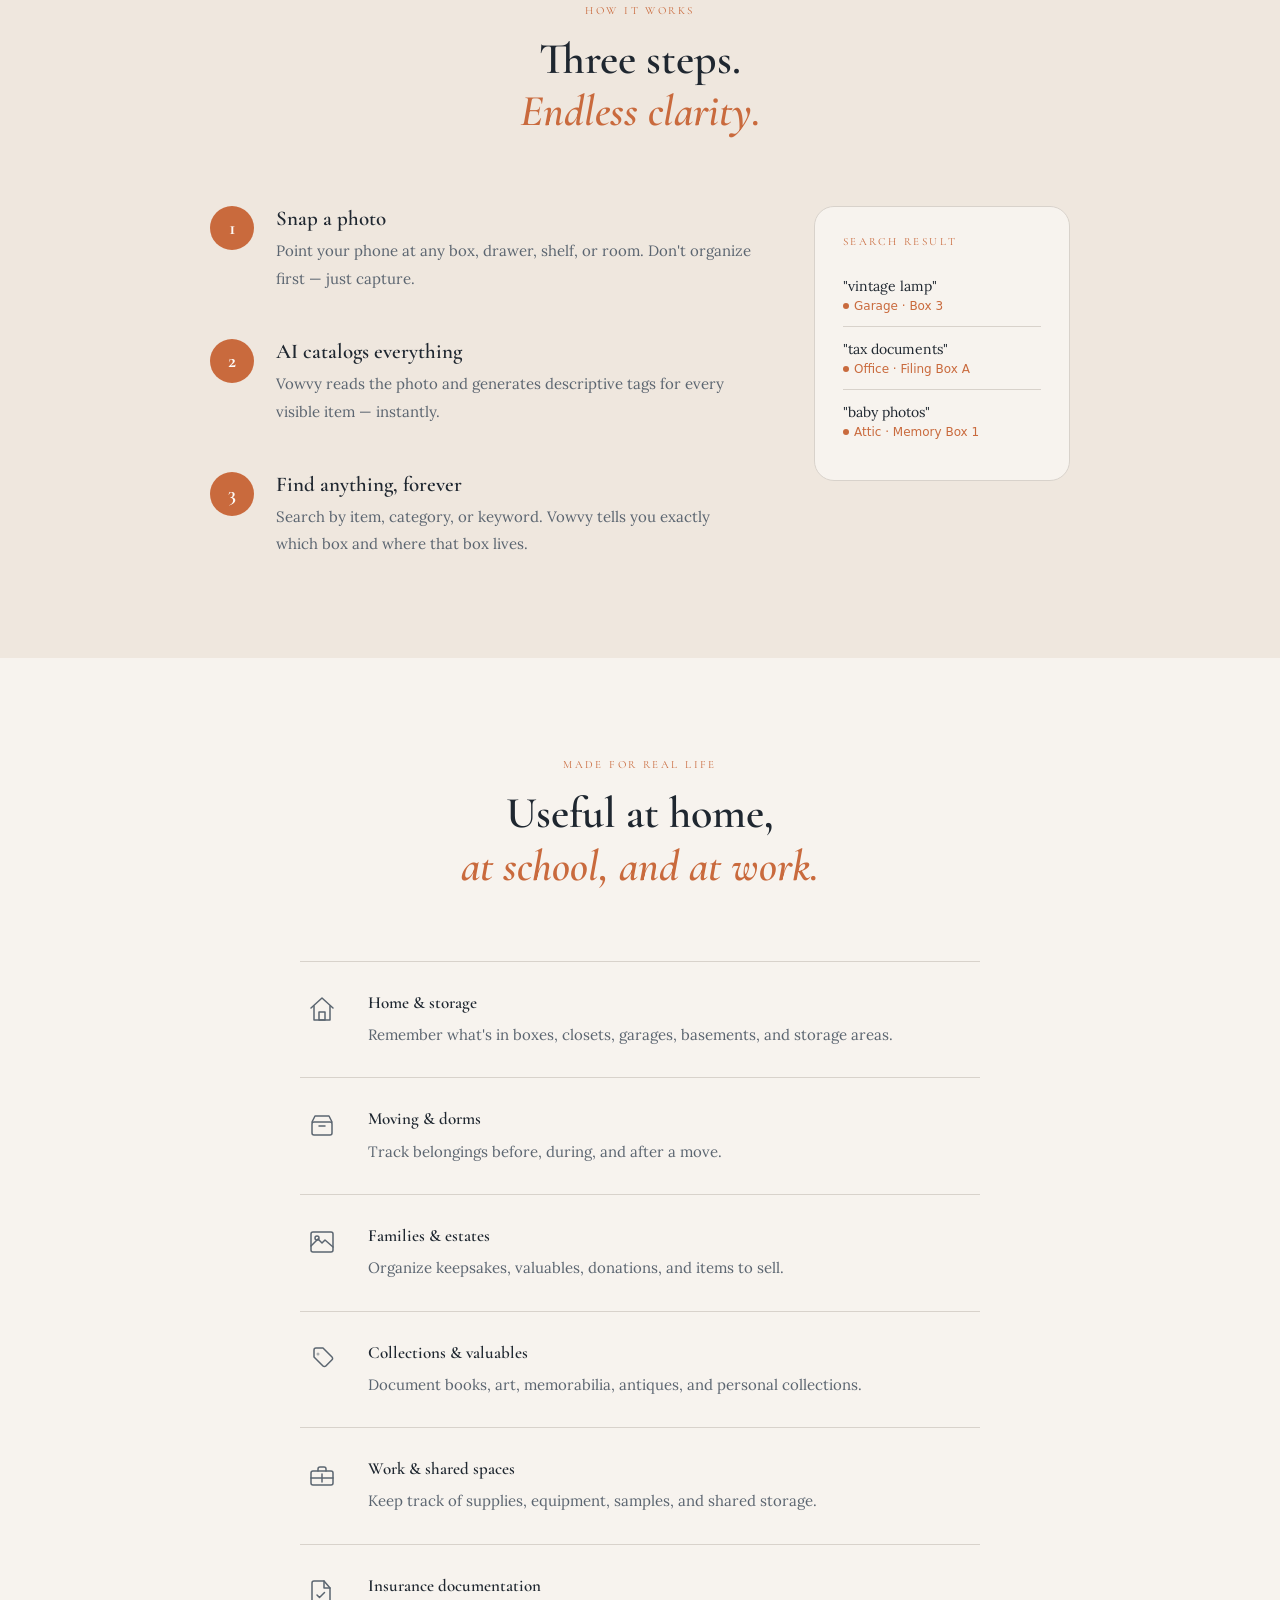
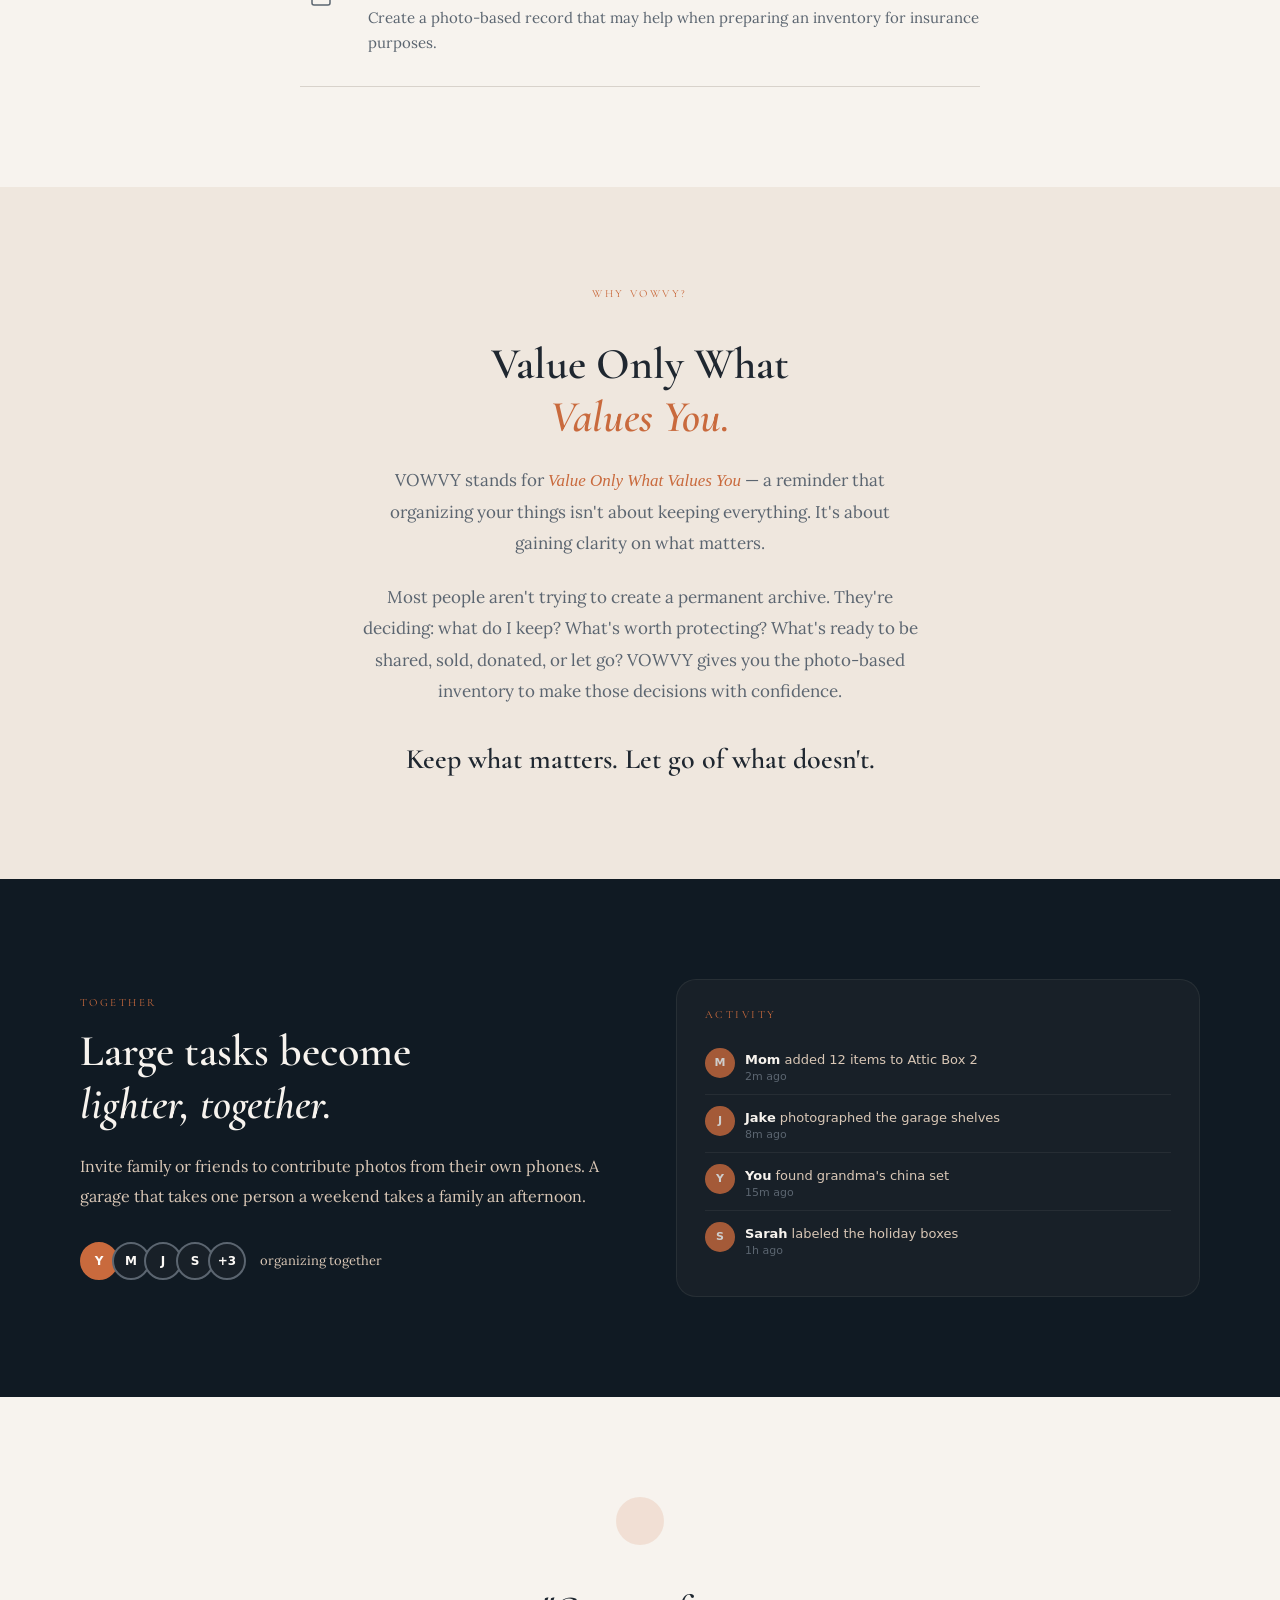
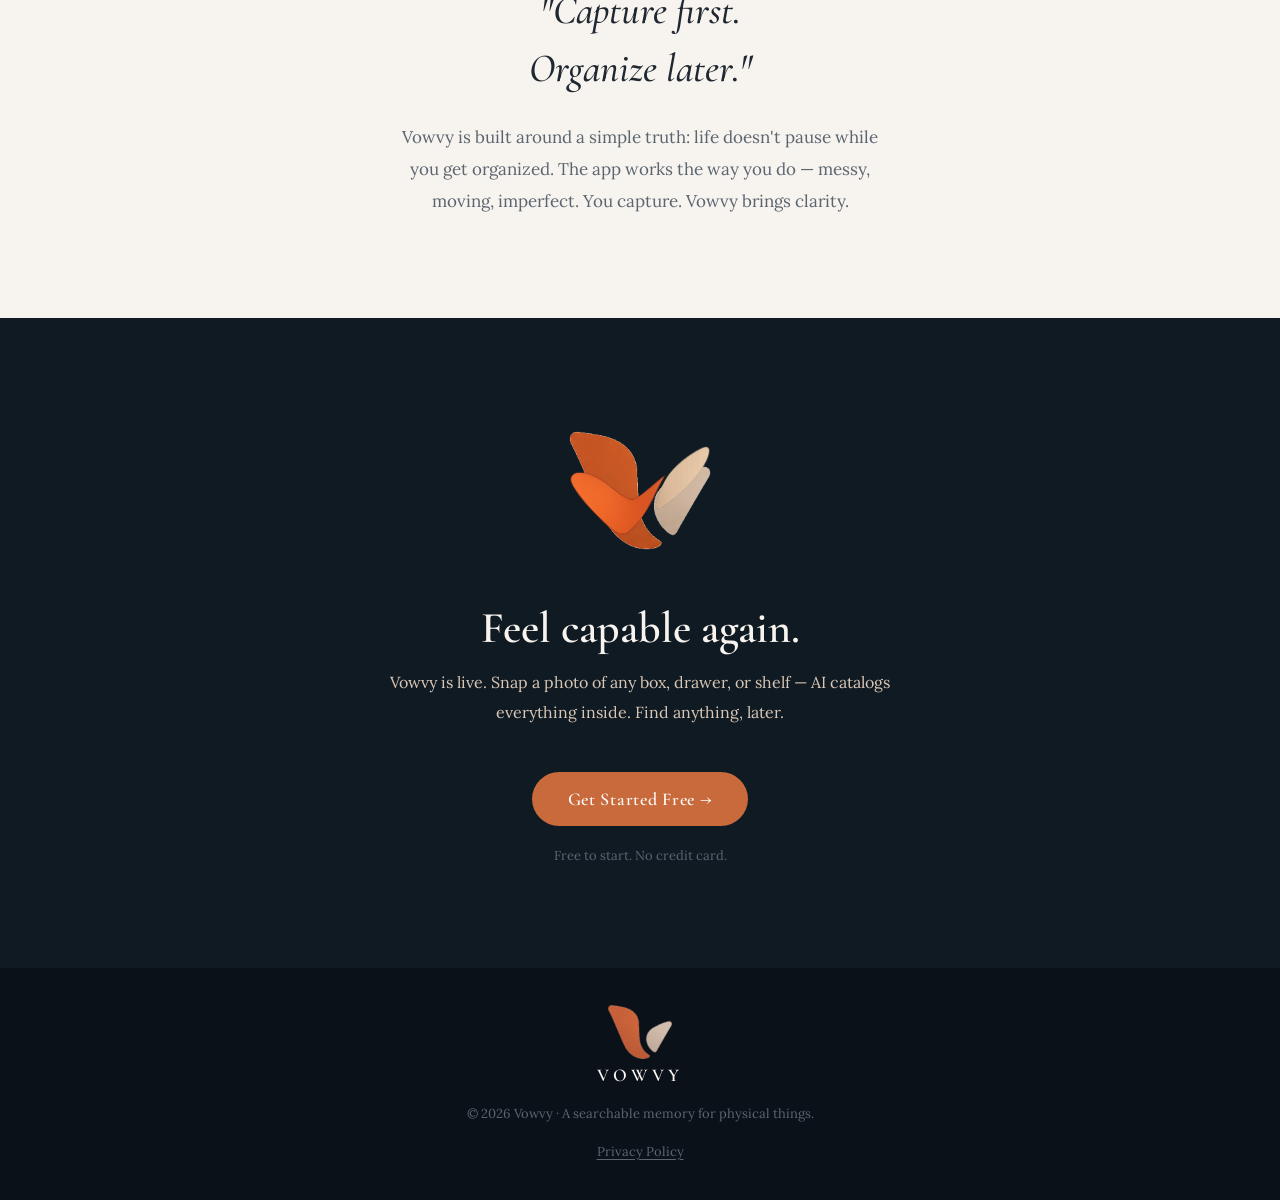
==== commit e86c11e7: "Add English / Español / Português support to marketing homepage Adds a compact language selector (EN" ====
--- a/index.html
+++ b/index.html
@@ -42,10 +42,17 @@
         <img src="assets/images/logo-mark-only.png" alt="Vowvy" class="logo-mark" />
         <div class="logo-text">
           <div class="logo-wordmark">VOWVY</div>
-          <div class="logo-tagline">A SEARCHABLE MEMORY FOR PHYSICAL THINGS</div>
+          <div class="logo-tagline" data-i18n="nav.tagline">A SEARCHABLE MEMORY FOR PHYSICAL THINGS</div>
         </div>
       </a>
-      <a href="https://app.vowvy.com" class="btn btn-primary nav-cta">Get Started</a>
+      <div class="nav-right">
+        <select id="langSelect" class="lang-select" aria-label="Language">
+          <option value="en">EN</option>
+          <option value="es">ES</option>
+          <option value="pt">PT</option>
+        </select>
+        <a href="https://app.vowvy.com" class="btn btn-primary nav-cta" data-i18n="nav.cta">Get Started</a>
+      </div>
     </div>
   </nav>
 
@@ -53,18 +60,18 @@
   <section class="hero">
     <div class="hero-inner container">
       <div class="hero-text">
-        <h1 class="hero-headline fade-up delay-1">
+        <h1 class="hero-headline fade-up delay-1" data-i18n="hero.headline">
           Finally know what you have,<br />
           where it is, and what you're<br />
           <em>ready to do with it.</em>
         </h1>
-        <p class="hero-sub fade-up delay-2">
+        <p class="hero-sub fade-up delay-2" data-i18n="hero.sub">
           VOWVY helps people and teams photograph, organize, find, share, document,
           move, and sell the things they own — without trying to remember everything themselves.
         </p>
         <div class="hero-actions fade-up delay-3">
-          <a href="https://app.vowvy.com" class="btn btn-primary btn-lg">Get Started →</a>
-          <a href="#how" class="btn btn-ghost">See how it works</a>
+          <a href="https://app.vowvy.com" class="btn btn-primary btn-lg" data-i18n="hero.cta1">Get Started →</a>
+          <a href="#how" class="btn btn-ghost" data-i18n="hero.cta2">See how it works</a>
         </div>
       </div>
       <div class="hero-visual fade-up delay-4" aria-hidden="true">
@@ -107,9 +114,9 @@
   <section class="section" id="problem">
     <div class="container">
       <div class="section-intro reveal">
-        <div class="eyebrow">THE REALITY</div>
-        <h2>Life doesn't organize itself<br /><em>before you need to find something.</em></h2>
-        <p class="section-sub">
+        <div class="eyebrow" data-i18n="problem.eyebrow">THE REALITY</div>
+        <h2 data-i18n="problem.h2">Life doesn't organize itself<br /><em>before you need to find something.</em></h2>
+        <p class="section-sub" data-i18n="problem.sub">
           The junk drawer. The storage unit from three moves ago. Your parents' garage.
           The boxes labeled "misc." We've all been there — and the chaos is exhausting.
         </p>
@@ -117,18 +124,18 @@
       <div class="grid-3 problem-cards">
         <div class="dark-card reveal delay-1">
           <div class="card-glow"></div>
-          <h3>"Where did I put that?"</h3>
-          <p>The question that costs hours.</p>
+          <h3 data-i18n="problem.card1.h3">"Where did I put that?"</h3>
+          <p data-i18n="problem.card1.p">The question that costs hours.</p>
         </div>
         <div class="dark-card reveal delay-2">
           <div class="card-glow"></div>
-          <h3>Boxes labeled "misc."</h3>
-          <p>Thousands of forgotten decisions.</p>
+          <h3 data-i18n="problem.card2.h3">Boxes labeled "misc."</h3>
+          <p data-i18n="problem.card2.p">Thousands of forgotten decisions.</p>
         </div>
         <div class="dark-card reveal delay-3">
           <div class="card-glow"></div>
-          <h3>Moving again.</h3>
-          <p>Starting from zero, again.</p>
+          <h3 data-i18n="problem.card3.h3">Moving again.</h3>
+          <p data-i18n="problem.card3.p">Starting from zero, again.</p>
         </div>
       </div>
     </div>
@@ -138,35 +145,35 @@
   <section class="section section-beige" id="how">
     <div class="container">
       <div class="section-header reveal">
-        <div class="eyebrow">HOW IT WORKS</div>
-        <h2>Three steps.<br /><em>Endless clarity.</em></h2>
+        <div class="eyebrow" data-i18n="how.eyebrow">HOW IT WORKS</div>
+        <h2 data-i18n="how.h2">Three steps.<br /><em>Endless clarity.</em></h2>
       </div>
       <div class="how-layout">
         <div class="steps">
           <div class="step reveal delay-1">
             <div class="step-num">1</div>
             <div class="step-body">
-              <h3>Snap a photo</h3>
-              <p>Point your phone at any box, drawer, shelf, or room. Don't organize first — just capture.</p>
+              <h3 data-i18n="how.step1.h3">Snap a photo</h3>
+              <p data-i18n="how.step1.p">Point your phone at any box, drawer, shelf, or room. Don't organize first — just capture.</p>
             </div>
           </div>
           <div class="step reveal delay-2">
             <div class="step-num">2</div>
             <div class="step-body">
-              <h3>AI catalogs everything</h3>
-              <p>Vowvy reads the photo and generates descriptive tags for every visible item — instantly.</p>
+              <h3 data-i18n="how.step2.h3">AI catalogs everything</h3>
+              <p data-i18n="how.step2.p">Vowvy reads the photo and generates descriptive tags for every visible item — instantly.</p>
             </div>
           </div>
           <div class="step reveal delay-3">
             <div class="step-num">3</div>
             <div class="step-body">
-              <h3>Find anything, forever</h3>
-              <p>Search by item, category, or keyword. Vowvy tells you exactly which box and where that box lives.</p>
+              <h3 data-i18n="how.step3.h3">Find anything, forever</h3>
+              <p data-i18n="how.step3.p">Search by item, category, or keyword. Vowvy tells you exactly which box and where that box lives.</p>
             </div>
           </div>
         </div>
         <div class="search-preview reveal delay-2">
-          <div class="eyebrow">SEARCH RESULT</div>
+          <div class="eyebrow" data-i18n="how.search.eyebrow">SEARCH RESULT</div>
           <div class="search-result">
             <div class="result-query">"vintage lamp"</div>
             <div class="result-loc"><span class="dot"></span> Garage · Box 3</div>
@@ -188,8 +195,8 @@
   <section class="section" id="uses">
     <div class="container">
       <div class="section-header reveal">
-        <div class="eyebrow">MADE FOR REAL LIFE</div>
-        <h2>Useful at home,<br /><em>at school, and at work.</em></h2>
+        <div class="eyebrow" data-i18n="uses.eyebrow">MADE FOR REAL LIFE</div>
+        <h2 data-i18n="uses.h2">Useful at home,<br /><em>at school, and at work.</em></h2>
       </div>
       <ul class="use-rows">
 
@@ -203,8 +210,8 @@
             </svg>
           </span>
           <div class="use-row-text">
-            <strong>Home &amp; storage</strong>
-            <span>Remember what's in boxes, closets, garages, basements, and storage areas.</span>
+            <strong data-i18n="uses.row1.strong">Home &amp; storage</strong>
+            <span data-i18n="uses.row1.span">Remember what's in boxes, closets, garages, basements, and storage areas.</span>
           </div>
         </li>
 
@@ -218,8 +225,8 @@
             </svg>
           </span>
           <div class="use-row-text">
-            <strong>Moving &amp; dorms</strong>
-            <span>Track belongings before, during, and after a move.</span>
+            <strong data-i18n="uses.row2.strong">Moving &amp; dorms</strong>
+            <span data-i18n="uses.row2.span">Track belongings before, during, and after a move.</span>
           </div>
         </li>
 
@@ -233,8 +240,8 @@
             </svg>
           </span>
           <div class="use-row-text">
-            <strong>Families &amp; estates</strong>
-            <span>Organize keepsakes, valuables, donations, and items to sell.</span>
+            <strong data-i18n="uses.row3.strong">Families &amp; estates</strong>
+            <span data-i18n="uses.row3.span">Organize keepsakes, valuables, donations, and items to sell.</span>
           </div>
         </li>
 
@@ -247,8 +254,8 @@
             </svg>
           </span>
           <div class="use-row-text">
-            <strong>Collections &amp; valuables</strong>
-            <span>Document books, art, memorabilia, antiques, and personal collections.</span>
+            <strong data-i18n="uses.row4.strong">Collections &amp; valuables</strong>
+            <span data-i18n="uses.row4.span">Document books, art, memorabilia, antiques, and personal collections.</span>
           </div>
         </li>
 
@@ -263,8 +270,8 @@
             </svg>
           </span>
           <div class="use-row-text">
-            <strong>Work &amp; shared spaces</strong>
-            <span>Keep track of supplies, equipment, samples, and shared storage.</span>
+            <strong data-i18n="uses.row5.strong">Work &amp; shared spaces</strong>
+            <span data-i18n="uses.row5.span">Keep track of supplies, equipment, samples, and shared storage.</span>
           </div>
         </li>
 
@@ -278,8 +285,8 @@
             </svg>
           </span>
           <div class="use-row-text">
-            <strong>Insurance documentation</strong>
-            <span>Create a photo-based record that may help when preparing an inventory for insurance purposes.</span>
+            <strong data-i18n="uses.row6.strong">Insurance documentation</strong>
+            <span data-i18n="uses.row6.span">Create a photo-based record that may help when preparing an inventory for insurance purposes.</span>
           </div>
         </li>
 
@@ -291,18 +298,18 @@
   <section class="section section-beige" id="why">
     <div class="container">
       <div class="why-inner reveal">
-        <div class="eyebrow">WHY VOWVY?</div>
-        <h2>Value Only What<br /><em>Values You.</em></h2>
-        <p class="why-body">
+        <div class="eyebrow" data-i18n="why.eyebrow">WHY VOWVY?</div>
+        <h2 data-i18n="why.h2">Value Only What<br /><em>Values You.</em></h2>
+        <p class="why-body" data-i18n="why.body1">
           VOWVY stands for <em>Value Only What Values You</em> — a reminder that organizing your things
           isn't about keeping everything. It's about gaining clarity on what matters.
         </p>
-        <p class="why-body">
+        <p class="why-body" data-i18n="why.body2">
           Most people aren't trying to create a permanent archive. They're deciding: what do I keep?
           What's worth protecting? What's ready to be shared, sold, donated, or let go?
           VOWVY gives you the photo-based inventory to make those decisions with confidence.
         </p>
-        <p class="why-callout">Keep what matters. Let go of what doesn't.</p>
+        <p class="why-callout" data-i18n="why.callout">Keep what matters. Let go of what doesn't.</p>
       </div>
     </div>
   </section>
@@ -312,9 +319,9 @@
     <div class="container">
       <div class="collab-layout grid-2">
         <div class="collab-text reveal">
-          <div class="eyebrow eyebrow-light">TOGETHER</div>
-          <h2 class="light">Large tasks become<br /><em class="terra">lighter, together.</em></h2>
-          <p class="light-muted">
+          <div class="eyebrow eyebrow-light" data-i18n="together.eyebrow">TOGETHER</div>
+          <h2 class="light" data-i18n="together.h2">Large tasks become<br /><em class="terra">lighter, together.</em></h2>
+          <p class="light-muted" data-i18n="together.p">
             Invite family or friends to contribute photos from their own phones.
             A garage that takes one person a weekend takes a family an afternoon.
           </p>
@@ -324,11 +331,11 @@
             <div class="avatar">J</div>
             <div class="avatar">S</div>
             <div class="avatar">+3</div>
-            <span class="avatar-label">organizing together</span>
+            <span class="avatar-label" data-i18n="together.avatarLabel">organizing together</span>
           </div>
         </div>
         <div class="activity-feed reveal delay-2">
-          <div class="eyebrow">ACTIVITY</div>
+          <div class="eyebrow" data-i18n="together.activity.eyebrow">ACTIVITY</div>
           <div class="activity-item">
             <div class="activity-avatar">M</div>
             <div class="activity-body">
@@ -371,8 +378,8 @@
     <div class="container">
       <div class="philosophy-inner reveal">
         <div class="philosophy-mark" aria-hidden="true"></div>
-        <blockquote>"Capture first.<br />Organize later."</blockquote>
-        <p>
+        <blockquote data-i18n="philosophy.quote">"Capture first.<br />Organize later."</blockquote>
+        <p data-i18n="philosophy.p">
           Vowvy is built around a simple truth: life doesn't pause while you get organized.
           The app works the way you do — messy, moving, imperfect.
           You capture. Vowvy brings clarity.
@@ -389,13 +396,13 @@
           <img src="assets/images/logo-mark-only.png" alt="Vowvy" class="logo-morph-v" />
           <img src="assets/images/logo-check.png" alt="Vowvy complete" class="logo-morph-check" />
         </div>
-        <h2 class="light">Feel capable again.</h2>
-        <p class="waitlist-sub">
+        <h2 class="light" data-i18n="cta.h2">Feel capable again.</h2>
+        <p class="waitlist-sub" data-i18n="cta.sub">
           Vowvy is live. Snap a photo of any box, drawer, or shelf —
           AI catalogs everything inside. Find anything, later.
         </p>
-        <a href="https://app.vowvy.com" class="btn btn-primary btn-lg">Get Started Free →</a>
-        <p class="waitlist-note">Free to start. No credit card.</p>
+        <a href="https://app.vowvy.com" class="btn btn-primary btn-lg" data-i18n="cta.btn">Get Started Free →</a>
+        <p class="waitlist-note" data-i18n="cta.note">Free to start. No credit card.</p>
       </div>
     </div>
   </section>
@@ -407,8 +414,8 @@
         <img src="assets/images/logo-mark-only.png" alt="Vowvy" class="footer-mark" />
         <div class="footer-wordmark">VOWVY</div>
       </div>
-      <p>© 2026 Vowvy · A searchable memory for physical things.</p>
-      <p><a href="/privacy.html" style="color: var(--muted); text-decoration: underline; text-underline-offset: 3px;">Privacy Policy</a></p>
+      <p data-i18n="footer.copy">© 2026 Vowvy · A searchable memory for physical things.</p>
+      <p><a href="/privacy.html" style="color: var(--muted); text-decoration: underline; text-underline-offset: 3px;" data-i18n="footer.privacy">Privacy Policy</a></p>
     </div>
   </footer>
 
--- a/css/style.css
+++ b/css/style.css
@@ -211,6 +211,28 @@
   line-height: 1;
 }
 .nav-cta { padding: 10px 22px; font-size: 14px; }
+.nav-right { display: flex; align-items: center; gap: 14px; }
+.lang-select {
+  font-family: var(--font-serif);
+  font-size: 12px;
+  letter-spacing: 0.06em;
+  color: var(--muted);
+  background: transparent;
+  border: 1px solid var(--border);
+  border-radius: var(--radius-pill);
+  padding: 6px 12px;
+  cursor: pointer;
+  appearance: none;
+  -webkit-appearance: none;
+  outline: none;
+}
+.lang-select:hover,
+.lang-select:focus { color: var(--charcoal); border-color: var(--terra); }
+
+@media (max-width: 480px) {
+  .nav-right { gap: 8px; }
+  .lang-select { padding: 5px 8px; font-size: 11px; }
+}
 
 /* ---- HERO ---- */
 .hero {
@@ -430,8 +452,8 @@
 .use-row {
   display: grid;
   grid-template-columns: 44px 1fr;
-  gap: 0 20px;
-  padding: 20px 0;
+  gap: 0 24px;
+  padding: 30px 0;
   border-bottom: 1px solid var(--border);
   align-items: start;
 }
@@ -440,24 +462,25 @@
   color: var(--terra);
   display: flex;
   justify-content: center;
-  padding-top: 2px;
+  padding-top: 3px;
 }
 .use-row-text {
   display: flex;
   flex-direction: column;
-  gap: 5px;
+  gap: 8px;
 }
 .use-row strong {
   font-family: var(--font-serif);
-  font-size: 18px;
+  font-size: 17px;
   font-weight: 600;
   color: var(--charcoal);
+  line-height: 1.3;
 }
 .use-row span {
   font-family: var(--font-body);
-  font-size: 14px;
+  font-size: 15px;
   color: var(--muted);
-  line-height: 1.65;
+  line-height: 1.7;
 }
 
 /* ---- WHY VOWVY ---- */
